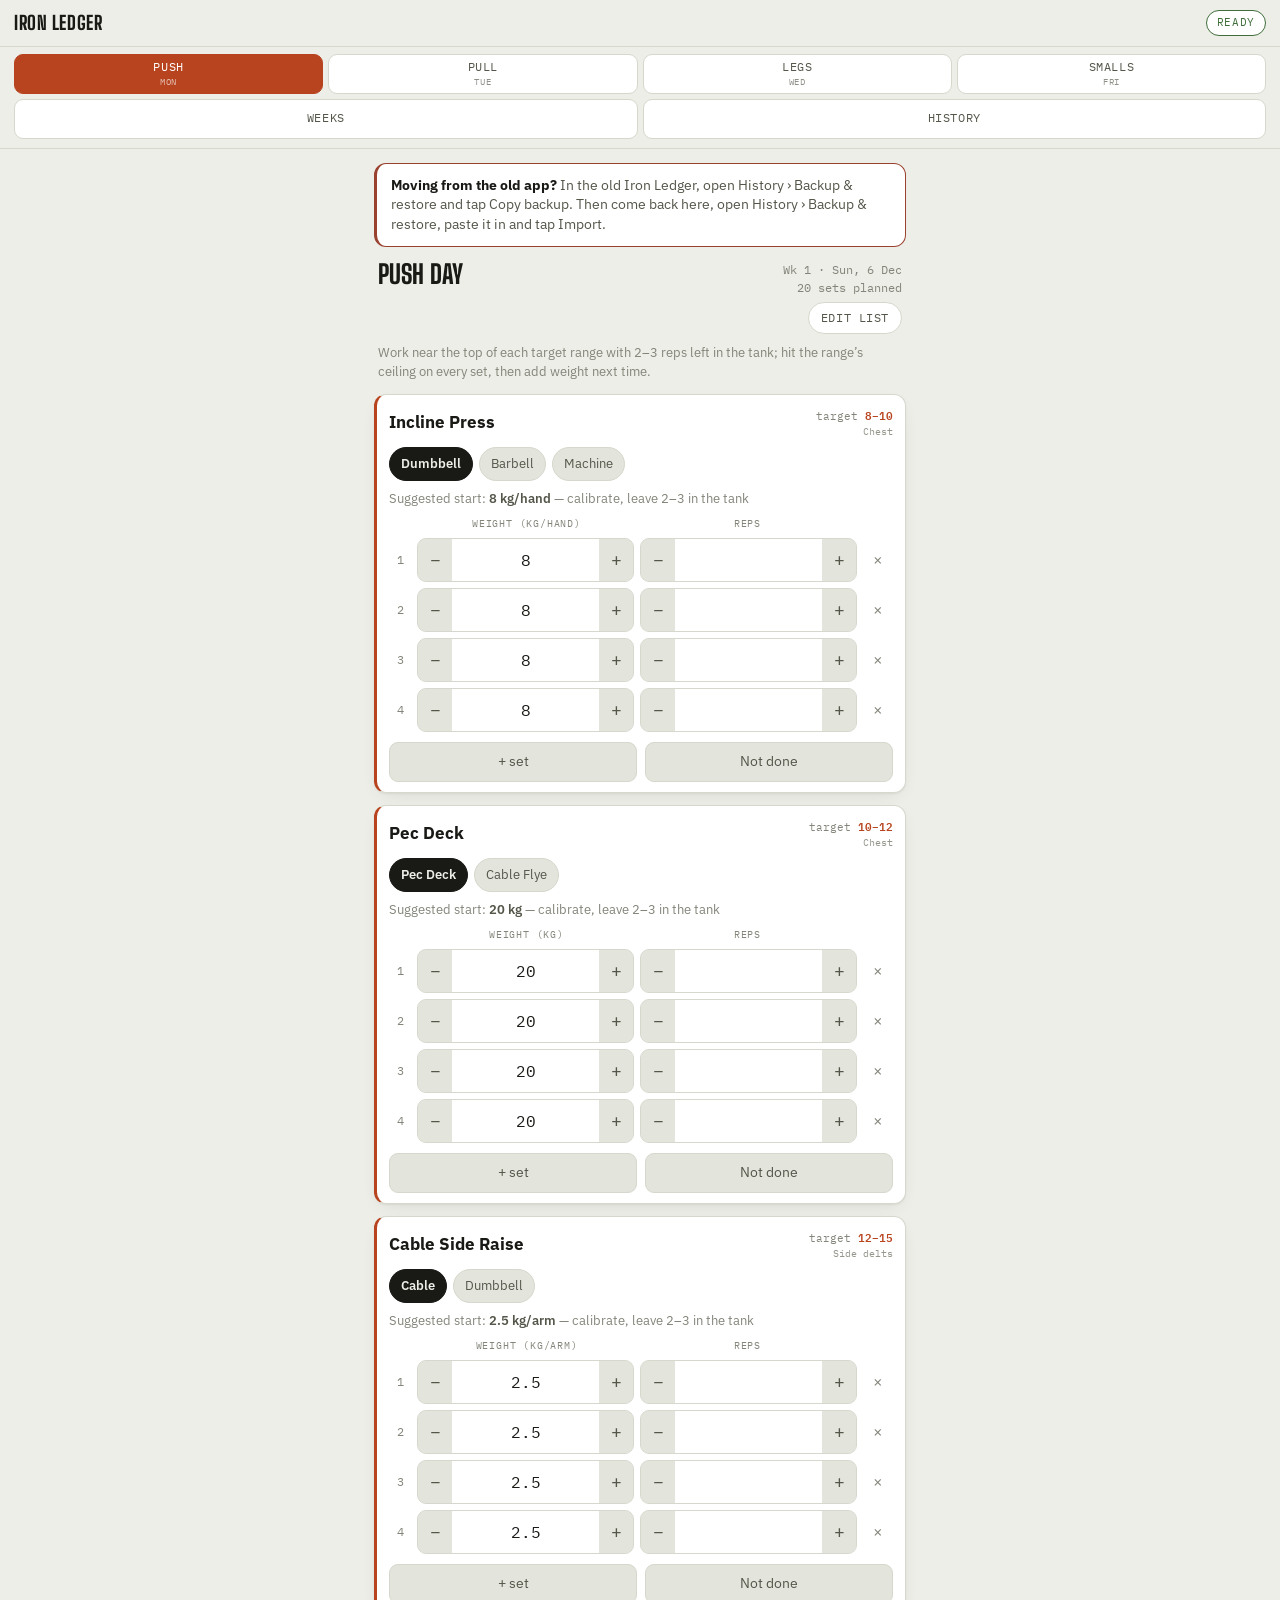
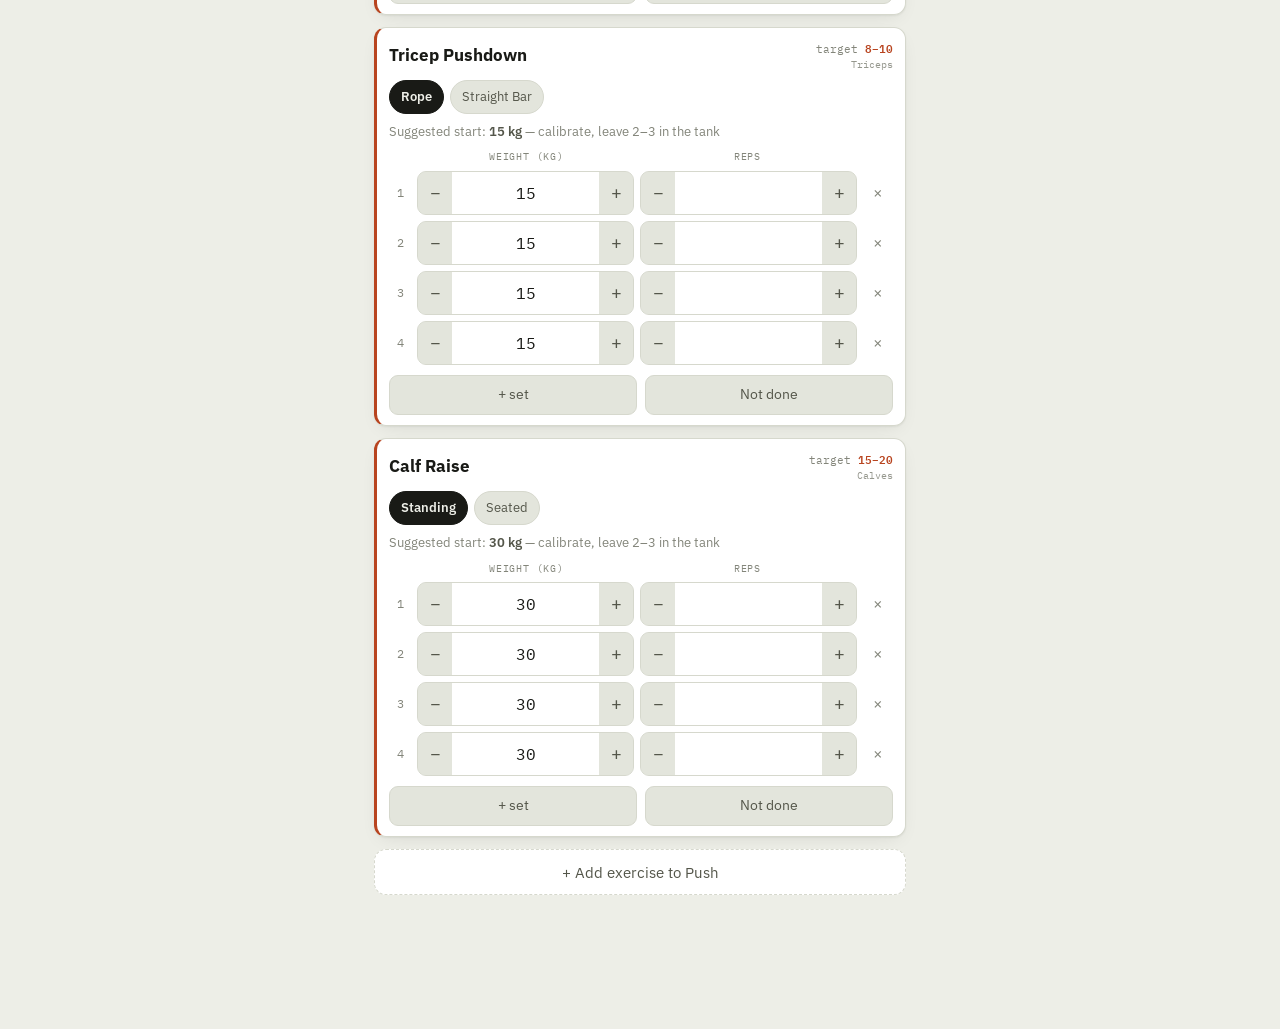
==== index.html @ 2e6382f8 "Iron Ledger offline web app Co-Authored-By: Claude Opus 5.5 <noreply@anthropic.com> Claude-Session: " ====
<!doctype html>
<html lang="en">
<head>
<!--HEAD-->
<meta charset="utf-8">
<title>Iron Ledger</title>
<meta name="viewport" content="width=device-width, initial-scale=1, viewport-fit=cover">

<link rel="stylesheet" href="fonts/fonts.css">
<link rel="manifest" href="manifest.webmanifest">
<meta name="theme-color" content="#EDEEE7">
<meta name="apple-mobile-web-app-capable" content="yes">
<meta name="mobile-web-app-capable" content="yes">
<meta name="apple-mobile-web-app-status-bar-style" content="default">
<meta name="apple-mobile-web-app-title" content="Iron Ledger">
<link rel="apple-touch-icon" href="icon-180.png">
<link rel="icon" href="icon-192.png">

<style>
  :root {
    --bg: #EDEEE7;
    --surface: #FFFFFF;
    --surface-alt: #E3E5DC;
    --ink: #191A16;
    --ink-soft: #54564A;
    --ink-faint: #83857A;
    --line: #D6D8CD;
    --accent: #B8441F;
    --accent-ink: #FFFFFF;
    --push: #B8441F;
    --pull: #2F5D62;
    --legs: #7A6323;
    --smalls: #5A4A72;
    --good: #3F6E3A;
    --bad: #9A4230;
    --shadow: 0 1px 2px rgba(25,26,22,0.06), 0 6px 20px -8px rgba(25,26,22,0.12);
  }
  @media (prefers-color-scheme: dark) {
    :root:not([data-theme="light"]) {
      --bg:#161713; --surface:#1E201A; --surface-alt:#262820;
      --ink:#ECEDE6; --ink-soft:#ABAD9F; --ink-faint:#7B7D70; --line:#34362C;
      --accent:#E2703E; --accent-ink:#16170F;
      --push:#E2703E; --pull:#5CB4B9; --legs:#C7A94E; --smalls:#A992CE;
      --good:#7CB876; --bad:#E08A72;
      --shadow: 0 1px 2px rgba(0,0,0,0.3), 0 10px 30px -10px rgba(0,0,0,0.5);
    }
  }
  :root[data-theme="dark"] {
    --bg:#161713; --surface:#1E201A; --surface-alt:#262820;
    --ink:#ECEDE6; --ink-soft:#ABAD9F; --ink-faint:#7B7D70; --line:#34362C;
    --accent:#E2703E; --accent-ink:#16170F;
    --push:#E2703E; --pull:#5CB4B9; --legs:#C7A94E; --smalls:#A992CE;
    --good:#7CB876; --bad:#E08A72;
    --shadow: 0 1px 2px rgba(0,0,0,0.3), 0 10px 30px -10px rgba(0,0,0,0.5);
  }

  * { box-sizing: border-box; -webkit-tap-highlight-color: transparent; }
  body {
    margin: 0; background: var(--bg); color: var(--ink);
    font-family: "IBM Plex Sans", -apple-system, "Segoe UI", sans-serif;
    font-size: 16px; line-height: 1.45; -webkit-font-smoothing: antialiased;
    padding-bottom: 92px;
  }
  @media (prefers-reduced-motion: reduce) { * { animation-duration:.001ms!important; transition-duration:.001ms!important; } }

  button { font: inherit; color: inherit; background: none; border: none; padding: 0; cursor: pointer; }
  button:focus-visible, input:focus-visible, select:focus-visible, textarea:focus-visible { outline: 2px solid var(--accent); outline-offset: 2px; border-radius: 4px; }
  .mono { font-family: "IBM Plex Mono", ui-monospace, monospace; font-variant-numeric: tabular-nums; }

  header.top {
    position: sticky; top: 0; z-index: 30;
    display: flex; align-items: center; justify-content: space-between; gap: 10px;
    padding: 9px 14px; background: var(--bg); border-bottom: 1px solid var(--line);
  }
  .brand { font-family: "Big Shoulders Display", "Arial Narrow", sans-serif; text-transform: uppercase; font-weight: 800; font-size: 19px; letter-spacing: .03em; }
  #pill {
    font-family: "IBM Plex Mono", monospace; font-size: 11px; letter-spacing: .06em; text-transform: uppercase;
    padding: 4px 10px; border-radius: 999px; border: 1px solid var(--line); color: var(--ink-faint); background: var(--surface);
  }
  #pill.dirty { color: var(--accent-ink); background: var(--accent); border-color: var(--accent); }
  #pill.saved { color: var(--good); border-color: var(--good); }
  #pill.warn { color: var(--bad); border-color: var(--bad); }

  nav.tabs { position: sticky; top: 47px; z-index: 29; background: var(--bg); border-bottom: 1px solid var(--line); padding: 7px 14px 9px; }
  .tabrow { display: flex; gap: 5px; }
  .tabrow + .tabrow { margin-top: 5px; }
  nav.tabs button {
    flex: 1; min-height: 40px; border-radius: 9px; border: 1px solid var(--line); background: var(--surface);
    font-family: "IBM Plex Mono", monospace; font-size: 11.5px; letter-spacing: .05em; text-transform: uppercase; color: var(--ink-soft);
  }
  nav.tabs button[data-tab="push"].on   { background: var(--push);   border-color: var(--push);   color: var(--accent-ink); }
  nav.tabs button[data-tab="pull"].on   { background: var(--pull);   border-color: var(--pull);   color: var(--accent-ink); }
  nav.tabs button[data-tab="legs"].on   { background: var(--legs);   border-color: var(--legs);   color: var(--accent-ink); }
  nav.tabs button[data-tab="smalls"].on { background: var(--smalls); border-color: var(--smalls); color: var(--accent-ink); }
  nav.tabs button[data-tab="weeks"].on, nav.tabs button[data-tab="hist"].on { background: var(--ink); border-color: var(--ink); color: var(--bg); }
  .tabrow .wd { display: block; font-size: 9px; opacity: .65; letter-spacing: .08em; }

  main { max-width: 560px; margin: 0 auto; padding: 14px 14px 30px; }

  #banner { display: none; margin: 0 0 12px; padding: 12px 14px; border-radius: 12px;
    border: 1px solid var(--bad); border-left: 3px solid var(--bad); background: var(--surface);
    font-size: 13.5px; color: var(--ink-soft); }
  #banner.show { display: block; }
  #banner b { color: var(--ink); }

  .dayline { display: flex; align-items: flex-start; justify-content: space-between; gap: 10px; padding: 2px 4px 10px; }
  .dayline .d { font-family: "Big Shoulders Display", sans-serif; text-transform: uppercase; font-weight: 800; font-size: 26px; line-height: 1; }
  .dayline .rt { text-align: right; }
  .dayline .wk { display: block; font-family: "IBM Plex Mono", monospace; font-size: 12px; color: var(--ink-faint); }
  .editbtn { margin-top: 6px; min-height: 32px; padding: 0 12px; border-radius: 999px;
    border: 1px solid var(--line); background: var(--surface); color: var(--ink-soft);
    font-family: "IBM Plex Mono", monospace; font-size: 11.5px; letter-spacing: .05em; text-transform: uppercase; }
  .editbtn.on { background: var(--ink); color: var(--bg); border-color: var(--ink); }
  .rirnote { font-size: 13px; color: var(--ink-faint); padding: 0 4px 12px; }
  .rirnote.edit { color: var(--ink-soft); }

  .card { background: var(--surface); border: 1px solid var(--line); border-left: 3px solid var(--line);
    border-radius: 12px; padding: 12px 12px 10px; margin: 0 0 12px; box-shadow: var(--shadow); }
  .card[data-hue="push"] { border-left-color: var(--push); }
  .card[data-hue="pull"] { border-left-color: var(--pull); }
  .card[data-hue="legs"] { border-left-color: var(--legs); }
  .card[data-hue="smalls"] { border-left-color: var(--smalls); }
  .card.skipped { opacity: .55; border-left-style: dashed; }

  .editbar { display: flex; align-items: center; gap: 6px; padding-bottom: 9px; margin-bottom: 8px; border-bottom: 1px dashed var(--line); }
  .iconbtn { width: 38px; min-height: 36px; border-radius: 8px; border: 1px solid var(--line); background: var(--surface-alt); color: var(--ink-soft); font-size: 15px; }
  .iconbtn:disabled { opacity: .35; }
  .editbar .spacer { flex: 1; }
  .rmex { min-height: 36px; padding: 0 13px; border-radius: 8px; border: 1px solid var(--bad); background: var(--surface); color: var(--bad); font-size: 13px; }
  .rmex.arm { background: var(--bad); color: var(--accent-ink); font-weight: 600; }
  .moverow { display: flex; align-items: center; gap: 5px; flex-wrap: wrap; padding-bottom: 9px; margin-bottom: 8px; border-bottom: 1px dashed var(--line); }
  .moverow .lbl { font-family: "IBM Plex Mono", monospace; font-size: 10px; letter-spacing: .08em; text-transform: uppercase; color: var(--ink-faint); margin-right: 2px; }
  .movechip { min-height: 32px; padding: 0 11px; border-radius: 999px; border: 1px solid var(--line); background: var(--surface-alt); color: var(--ink-soft); font-size: 12.5px; }
  .movechip.on { background: var(--ink); color: var(--bg); border-color: var(--ink); font-weight: 600; }

  .chead { display: flex; align-items: center; justify-content: space-between; gap: 8px; }
  .cname { font-weight: 700; font-size: 16.5px; }
  .target { font-family: "IBM Plex Mono", monospace; font-size: 11px; color: var(--ink-faint); white-space: nowrap; text-align: right; }
  .target b { color: var(--accent); font-weight: 600; }
  .target .mg { display: block; font-size: 10px; opacity: .85; }

  .vrow { display: flex; flex-wrap: wrap; gap: 6px; margin-top: 8px; }
  .vchip { font-size: 13px; padding: 6px 11px; min-height: 34px; border-radius: 999px; border: 1px solid var(--line); background: var(--surface-alt); color: var(--ink-soft); }
  .vchip.on { background: var(--ink); color: var(--bg); border-color: var(--ink); font-weight: 600; }

  .hint { font-size: 12.5px; color: var(--ink-faint); margin-top: 8px; }
  .hint b { color: var(--ink-soft); font-weight: 600; }

  .sethead { display: grid; grid-template-columns: 22px 1fr 1fr 30px; gap: 6px; margin-top: 10px; padding: 0 2px;
    font-family: "IBM Plex Mono", monospace; font-size: 10px; letter-spacing: .08em; text-transform: uppercase; color: var(--ink-faint); }
  .sethead span:nth-child(2), .sethead span:nth-child(3) { text-align: center; }
  .set { display: grid; grid-template-columns: 22px 1fr 1fr 30px; gap: 6px; align-items: center; margin-top: 6px; }
  .sn { font-family: "IBM Plex Mono", monospace; font-size: 12px; color: var(--ink-faint); text-align: center; }
  .grp { display: flex; align-items: stretch; border: 1px solid var(--line); border-radius: 9px; overflow: hidden; background: var(--surface-alt); }
  .grp button { width: 34px; min-height: 42px; font-size: 18px; color: var(--ink-soft); background: var(--surface-alt); flex: none; }
  .grp button:active { background: var(--line); }
  .grp input { width: 100%; min-width: 0; border: none; text-align: center; background: var(--surface);
    font-family: "IBM Plex Mono", monospace; font-size: 16px; color: var(--ink); padding: 0 2px; }
  .rmset { color: var(--ink-faint); font-size: 16px; min-height: 42px; }

  .cfoot { display: flex; gap: 8px; margin-top: 10px; }
  .addset, .skipbtn { flex: 1; min-height: 40px; border-radius: 9px; border: 1px solid var(--line); font-size: 13.5px; color: var(--ink-soft); background: var(--surface-alt); }
  .skipbtn.on { background: var(--bad); border-color: var(--bad); color: var(--accent-ink); }

  .addex { width: 100%; min-height: 46px; border-radius: 12px; border: 1px dashed var(--line); background: var(--surface); color: var(--ink-soft); font-size: 14.5px; margin-bottom: 12px; }
  .addform { background: var(--surface); border: 1px solid var(--accent); border-radius: 12px; padding: 14px; margin-bottom: 12px; box-shadow: var(--shadow); }
  .addform h4 { margin: 0 0 10px; font-family: "Big Shoulders Display", sans-serif; text-transform: uppercase; font-size: 20px; letter-spacing: .02em; }
  .fld { margin-top: 9px; }
  .fld label { display: block; font-family: "IBM Plex Mono", monospace; font-size: 10.5px; letter-spacing: .07em; text-transform: uppercase; color: var(--ink-faint); margin-bottom: 4px; }
  .fld input[type=text], .fld select { width: 100%; min-height: 44px; border: 1px solid var(--line); border-radius: 9px; background: var(--surface-alt); color: var(--ink); font-size: 16px; padding: 0 11px; }
  .f2 { display: grid; grid-template-columns: 1fr 1fr; gap: 9px; }
  .chkrow { display: flex; align-items: center; gap: 9px; margin-top: 12px; font-size: 13.5px; color: var(--ink-soft); }
  .chkrow input { width: 20px; height: 20px; accent-color: var(--accent); }
  .formfoot { display: flex; gap: 8px; margin-top: 14px; }
  .formfoot button { flex: 1; min-height: 44px; border-radius: 9px; font-size: 14.5px; border: 1px solid var(--line); background: var(--surface-alt); color: var(--ink-soft); }
  .formfoot button.primary { background: var(--accent); border-color: var(--accent); color: var(--accent-ink); font-weight: 600; }

  .removed { border: 1px dashed var(--line); border-radius: 12px; padding: 12px; margin-bottom: 12px; background: var(--surface); }
  .rmhead { font-family: "IBM Plex Mono", monospace; font-size: 10.5px; letter-spacing: .09em; text-transform: uppercase; color: var(--ink-faint); margin-bottom: 4px; }
  .rmrow { display: flex; align-items: center; gap: 8px; padding: 9px 0; border-top: 1px solid var(--line); font-size: 14px; }
  .rmrow:first-of-type { border-top: none; }
  .rmrow span { flex: 1; color: var(--ink-soft); }
  .rmrow button { min-height: 34px; padding: 0 11px; border-radius: 8px; border: 1px solid var(--line); background: var(--surface-alt); font-size: 12.5px; color: var(--ink-soft); }
  .rmrow button.del { border-color: var(--bad); color: var(--bad); }
  .rmrow button.del.arm { background: var(--bad); color: var(--accent-ink); font-weight: 600; }

  /* Weeks */
  .weeknav { display: flex; align-items: center; gap: 8px; margin-bottom: 14px; }
  .weeknav button { width: 46px; min-height: 42px; border-radius: 10px; border: 1px solid var(--line); background: var(--surface); font-size: 17px; color: var(--ink-soft); }
  .weeknav button:disabled { opacity: .3; }
  .weeknav .wlabel { flex: 1; text-align: center; }
  .weeknav .wlabel b { display: block; font-family: "Big Shoulders Display", sans-serif; text-transform: uppercase; font-size: 21px; }
  .weeknav .wlabel span { font-family: "IBM Plex Mono", monospace; font-size: 11.5px; color: var(--ink-faint); }

  .volblock { background: var(--surface); border: 1px solid var(--line); border-radius: 12px; padding: 12px 12px 6px; margin-bottom: 12px; }
  .volhead { display: flex; justify-content: space-between; align-items: baseline; font-family: "IBM Plex Mono", monospace; font-size: 10.5px; letter-spacing: .08em; text-transform: uppercase; color: var(--ink-faint); margin-bottom: 8px; }
  .vrowm { margin-bottom: 9px; }
  .vtop { display: flex; justify-content: space-between; align-items: baseline; font-size: 13.5px; }
  .vtop .mn { color: var(--ink); }
  .vtop .vn { font-family: "IBM Plex Mono", monospace; font-size: 12.5px; color: var(--ink-soft); }
  .vtop .vn i { font-style: normal; color: var(--ink-faint); }
  .bar { position: relative; height: 7px; border-radius: 4px; background: var(--surface-alt); margin-top: 4px; overflow: hidden; }
  .bar i { position: absolute; left: 0; top: 0; bottom: 0; border-radius: 4px; background: var(--accent); }
  .bar i.full { background: var(--good); }
  .vnone { color: var(--ink-faint); font-size: 13px; }

  .hblock { background: var(--surface); border: 1px solid var(--line); border-radius: 12px; padding: 12px; margin-bottom: 12px; }
  .hblock h3 { margin: 0 0 4px; font-size: 15px; font-weight: 700; }
  .hblock h3 em { font-style: normal; font-family: "IBM Plex Mono", monospace; font-size: 10.5px; letter-spacing: .07em; text-transform: uppercase; color: var(--ink-faint); margin-left: 6px; }
  .hrow { display: flex; align-items: baseline; gap: 8px; padding: 7px 0; border-top: 1px solid var(--line); font-size: 13.5px; }
  .hrow:first-of-type { border-top: none; }
  .hdate { font-family: "IBM Plex Mono", monospace; font-size: 11.5px; color: var(--ink-faint); white-space: nowrap; }
  .hsets { flex: 1; font-family: "IBM Plex Mono", monospace; font-size: 13px; color: var(--ink-soft); overflow-wrap: anywhere; }
  .hvar { color: var(--ink-faint); font-size: 11.5px; }
  .delta { font-family: "IBM Plex Mono", monospace; font-size: 11.5px; white-space: nowrap; }
  .delta.up { color: var(--good); } .delta.dn { color: var(--bad); } .delta.eq { color: var(--ink-faint); }
  .hnone { color: var(--ink-faint); font-size: 13px; }
  .hskip { flex: 1; color: var(--bad); font-size: 12.5px; font-family: "IBM Plex Mono", monospace; }
  .hdel { color: var(--ink-faint); font-size: 12px; }
  .hdel.arm { color: var(--bad); font-weight: 600; }
  .hchips { display: flex; gap: 5px; margin: 2px 0 14px; flex-wrap: wrap; }
  .hchips button { flex: 1; min-width: 70px; min-height: 38px; border-radius: 999px; border: 1px solid var(--line); background: var(--surface);
    font-family: "IBM Plex Mono", monospace; font-size: 11.5px; text-transform: uppercase; letter-spacing: .04em; color: var(--ink-soft); }
  .hchips button.on { background: var(--ink); border-color: var(--ink); color: var(--bg); }

  details.panel { margin-top: 14px; border: 1px solid var(--line); border-radius: 12px; background: var(--surface); padding: 10px 12px; }
  details.panel summary { font-size: 13.5px; color: var(--ink-soft); cursor: pointer; }
  details.panel textarea { width: 100%; height: 90px; margin-top: 10px; border: 1px solid var(--line); border-radius: 8px;
    background: var(--surface-alt); color: var(--ink); font-family: "IBM Plex Mono", monospace; font-size: 11px; padding: 8px; }
  .bkrow { display: flex; gap: 8px; margin-top: 8px; }
  .bkrow button { flex: 1; min-height: 38px; border: 1px solid var(--line); border-radius: 8px; background: var(--surface-alt); font-size: 13px; color: var(--ink-soft); }
  .diag { margin-top: 10px; font-family: "IBM Plex Mono", monospace; font-size: 11.5px; color: var(--ink-soft); }
  .diag div { padding: 3px 0; border-top: 1px solid var(--line); }
  .diag div:first-child { border-top: none; }
  .diag .ok { color: var(--good); } .diag .no { color: var(--bad); }

  #savebar { position: fixed; left: 0; right: 0; bottom: 0; z-index: 40;
    padding: 10px 14px calc(12px + env(safe-area-inset-bottom));
    background: var(--bg); border-top: 1px solid var(--line); display: none; }
  #savebar.show { display: block; }
  #savebtn { width: 100%; max-width: 532px; margin: 0 auto; display: block; min-height: 50px;
    background: var(--accent); color: var(--accent-ink); border-radius: 12px; font-weight: 700; font-size: 16px; letter-spacing: .02em; }
  #savebtn:disabled { opacity: .6; }

  #toast { position: fixed; left: 50%; transform: translateX(-50%); bottom: 84px; z-index: 50;
    background: var(--ink); color: var(--bg); font-size: 13.5px; padding: 9px 16px; border-radius: 999px;
    opacity: 0; pointer-events: none; transition: opacity .2s ease; max-width: 88vw; text-align: center; }
  #toast.show { opacity: 1; }

  .bkfile { display:inline-flex; align-items:center; cursor:pointer; }
  .note { font-size: 12.5px; color: var(--ink-faint); padding: 4px; }
</style>
<!--/HEAD-->
</head>
<body>
<!--BODY-->
<script id="seed" type="application/json"></script>
<script id="tmpl" type="text/plain"></script>

<header class="top">
  <span class="brand">Iron Ledger</span>
  <span id="pill" class="mono">…</span>
</header>

<nav class="tabs" id="tabs">
  <div class="tabrow">
    <button data-tab="push">Push<span class="wd">Mon</span></button>
    <button data-tab="pull">Pull<span class="wd">Tue</span></button>
    <button data-tab="legs">Legs<span class="wd">Wed</span></button>
    <button data-tab="smalls">Smalls<span class="wd">Fri</span></button>
  </div>
  <div class="tabrow">
    <button data-tab="weeks">Weeks</button>
    <button data-tab="hist">History</button>
  </div>
</nav>

<main>
  <div id="banner"></div>
  <div id="view" aria-live="polite"></div>
</main>

<div id="savebar"><button id="savebtn">Save session</button></div>
<div id="toast" role="status"></div>

<script>
'use strict';

/* ---------- Muscle groups ---------- */
const MUSCLES = ['Chest','Side delts','Rear delts','Triceps','Biceps','Lats','Upper back',
                 'Traps','Forearms','Quads','Glutes','Hamstrings','Calves','Abs','Lower back'];

/* ---------- Built-in program (Version 2) ---------- */
const PROGRAM = {
  push: { label:'Push', wd:'Mon', items:[
    { k:'incline',   n:'Incline Press',        m:'Chest',      t:'8–10', s:4, vars:[
      { id:'db', n:'Dumbbell', w:8, u:'kg/hand' }, { id:'bb', n:'Barbell', w:25, u:'kg' }, { id:'mach', n:'Machine', w:20, u:'kg' } ] },
    { k:'pecdeck',   n:'Pec Deck',             m:'Chest',      t:'10–12', s:4, vars:[
      { id:'pec', n:'Pec Deck', w:20, u:'kg' }, { id:'cable', n:'Cable Flye', w:5, u:'kg/side' } ] },
    { k:'sideraise', n:'Cable Side Raise',     m:'Side delts', t:'12–15', s:4, vars:[
      { id:'cable', n:'Cable', w:2.5, u:'kg/arm' }, { id:'db', n:'Dumbbell', w:5, u:'kg/hand' } ] },
    { k:'pushdown',  n:'Tricep Pushdown',      m:'Triceps',    t:'8–10', s:4, vars:[
      { id:'rope', n:'Rope', w:15, u:'kg' }, { id:'bar', n:'Straight Bar', w:15, u:'kg' } ] },
    { k:'calves_a',  n:'Calf Raise',           m:'Calves',     t:'15–20', s:4, vars:[
      { id:'std', n:'Standing', w:30, u:'kg' }, { id:'seat', n:'Seated', w:20, u:'kg' } ] },
  ]},
  pull: { label:'Pull', wd:'Tue', items:[
    { k:'pulldown',  n:'Pulldown',             m:'Lats',       t:'8–10', s:8, vars:[
      { id:'lat', n:'Lat Pulldown', w:30, u:'kg' },
      { id:'close', n:'Close-Grip', w:30, u:'kg' },
      { id:'pullover', n:'Straight-Arm Pullover', w:15, u:'kg' } ] },
    { k:'row',       n:'Row',                  m:'Upper back', t:'8–10', s:8, vars:[
      { id:'cable', n:'Cable Row', w:30, u:'kg' }, { id:'chest', n:'Chest-Supported', w:20, u:'kg' } ] },
    { k:'facepull',  n:'Face Pull',            m:'Rear delts', t:'12–15', s:4, vars:[
      { id:'cable', n:'Cable Rope', w:10, u:'kg' } ] },
    { k:'curl',      n:'Bicep Curl',           m:'Biceps',     t:'8–10', s:4, vars:[
      { id:'ez', n:'EZ Bar', w:12, u:'kg total' }, { id:'db', n:'Dumbbell', w:7, u:'kg/hand' }, { id:'cable', n:'Cable', w:15, u:'kg' } ] },
  ]},
  legs: { label:'Legs', wd:'Wed', items:[
    { k:'hacksquat', n:'Hack Squat',           m:'Quads',      t:'12–15', s:6, vars:[
      { id:'hack', n:'Hack Squat', w:20, u:'kg' }, { id:'press', n:'Leg Press', w:40, u:'kg' } ] },
    { k:'hipthrust', n:'Hip Thrust',           m:'Glutes',     t:'12–15', s:6, vars:[
      { id:'bb', n:'Barbell', w:30, u:'kg' }, { id:'mach', n:'Machine', w:30, u:'kg' } ] },
    { k:'hamcurl',   n:'Hamstring Curl',       m:'Hamstrings', t:'12–15', s:6, vars:[
      { id:'lying', n:'Lying', w:25, u:'kg' }, { id:'seated', n:'Seated', w:25, u:'kg' } ] },
  ]},
  smalls: { label:'Smalls', wd:'Fri', items:[
    { k:'sideraise_b', n:'Cable Side Raise',   m:'Side delts', t:'12–15', s:4, vars:[
      { id:'cable', n:'Cable', w:2.5, u:'kg/arm' }, { id:'mach', n:'Machine', w:10, u:'kg' } ] },
    { k:'reardelt',    n:'Rear Delt Flye',     m:'Rear delts', t:'12–15', s:4, vars:[
      { id:'mach', n:'Machine', w:15, u:'kg' }, { id:'db', n:'Dumbbell', w:5, u:'kg/hand' } ] },
    { k:'ohext',       n:'Overhead Cable Extension', m:'Triceps', t:'10–12', s:4, vars:[
      { id:'rope', n:'Rope', w:10, u:'kg' }, { id:'ez', n:'EZ Bar', w:12, u:'kg' } ] },
    { k:'inclinecurl', n:'Incline DB Curl',    m:'Biceps',     t:'10–12', s:4, vars:[
      { id:'db', n:'Dumbbell', w:6, u:'kg/hand' } ] },
    { k:'shrug',       n:'DB Shrug',           m:'Traps',      t:'12–15', s:4, vars:[
      { id:'db', n:'Dumbbell', w:16, u:'kg/hand' }, { id:'bb', n:'Barbell', w:40, u:'kg' } ] },
    { k:'wristcurl',   n:'Wrist Curl',         m:'Forearms',   t:'12–15', s:4, vars:[
      { id:'db', n:'Dumbbell', w:4, u:'kg/hand' }, { id:'bb', n:'Barbell', w:10, u:'kg' } ] },
    { k:'revwrist',    n:'Reverse Wrist Curl', m:'Forearms',   t:'12–15', s:4, vars:[
      { id:'db', n:'Dumbbell', w:2.5, u:'kg/hand' }, { id:'bb', n:'Barbell', w:6, u:'kg' } ] },
    { k:'calves_b',    n:'Calf Raise',         m:'Calves',     t:'15–20', s:4, vars:[
      { id:'seat', n:'Seated', w:20, u:'kg' }, { id:'std', n:'Standing', w:30, u:'kg' } ] },
    { k:'crunch',      n:'Cable Crunch',       m:'Abs',        t:'12–15', s:4, vars:[
      { id:'cable', n:'Cable', w:15, u:'kg' } ] },
    { k:'backext',     n:'45° Back Extension', m:'Lower back', t:'12–15', s:4, vars:[
      { id:'bw', n:'Bodyweight', w:0, u:'kg added', bw:true }, { id:'plate', n:'Holding Plate', w:5, u:'kg added', bw:true } ] },
  ]},
};
const DAYS = ['push','pull','legs','smalls'];
const WEEKDAY_TAB = { 1:'push', 2:'pull', 3:'legs', 5:'smalls' };

/* ---------- State ---------- */
const LSKEY = 'ironledger.v1';
const TABKEY = 'ironledger.tab';
let state = blankState();
let dirty = false;
let cloud = undefined;
let lastErr = '';
let lsOK = null;
let tab = 'push';
let histDay = 'push';
let weekOffset = 0;          // 0 = current week, -1 = last week …
let editing = false;
let adding = false;
let lastSaveAt = 0;

const artP = Promise.resolve(null);   /* offline build: device storage only */
let swOK = null;

function blankState(){
  return { v:3, savedAt:0, metaU:0, sessions:{}, custom:[], hidden:[], purged:[], dayOf:{},
           order:{push:[],pull:[],legs:[],smalls:[]} };
}
function normalize(s){
  if (!s || typeof s !== 'object') return blankState();
  if (!s.sessions || typeof s.sessions !== 'object') s.sessions = {};
  // migrate v2 (per-day custom/hidden objects) -> v3 (flat arrays)
  if (s.custom && !Array.isArray(s.custom)){
    const flat = [];
    DAYS.forEach(function(d){ (s.custom[d] || []).forEach(function(it){ it.nday = d; flat.push(it); }); });
    s.custom = flat;
  }
  if (s.hidden && !Array.isArray(s.hidden)){
    const flat = [];
    DAYS.forEach(function(d){ (s.hidden[d] || []).forEach(function(k){ flat.push(k); }); });
    s.hidden = flat;
  }
  if (!Array.isArray(s.custom)) s.custom = [];
  if (!Array.isArray(s.hidden)) s.hidden = [];
  if (!Array.isArray(s.purged)) s.purged = [];
  if (!s.dayOf || typeof s.dayOf !== 'object') s.dayOf = {};
  if (!s.order || typeof s.order !== 'object') s.order = {};
  DAYS.forEach(function(d){ if (!Array.isArray(s.order[d])) s.order[d] = []; });
  s.custom.forEach(function(it){
    if (!it.m) it.m = 'Other';
    if (!it.nday || DAYS.indexOf(it.nday) < 0) it.nday = 'smalls';
  });
  if (typeof s.metaU !== 'number') s.metaU = 0;
  if (typeof s.savedAt !== 'number') s.savedAt = 0;
  s.v = 3;
  return s;
}

/* ---------- Self-rebuilding document ---------- */
const B64 = (document.getElementById('tmpl').textContent || '').trim();
const MARK_T = '__' + 'TMPL_B64__';
const MARK_S = '__' + 'SEED_JSON__';
function templateSource(){
  if (!B64 || B64.indexOf('__TMPL') === 0) return null;
  try {
    const bin = atob(B64);
    const bytes = new Uint8Array(bin.length);
    for (let i=0;i<bin.length;i++) bytes[i] = bin.charCodeAt(i);
    return new TextDecoder('utf-8').decode(bytes);
  } catch(e){ return null; }
}
function buildDoc(){
  const T = templateSource();
  if (!T) return null;
  if (T.indexOf(MARK_T) < 0 || T.indexOf(MARK_S) < 0) return null;
  const json = JSON.stringify(state).replace(/</g, '\\u003c');
  const out = T.replace(MARK_T, function(){ return B64; }).replace(MARK_S, function(){ return json; });
  if (out.indexOf('<!doctype') !== 0 && out.indexOf('<!DOCTYPE') !== 0) return null;
  return out;
}

/* ---------- Storage ---------- */
function testLS(){
  try {
    localStorage.setItem(LSKEY+'.probe','1');
    const v = localStorage.getItem(LSKEY+'.probe');
    localStorage.removeItem(LSKEY+'.probe');
    return v === '1';
  } catch(e){ return false; }
}
function readLocal(){ try { const s = localStorage.getItem(LSKEY); return s ? JSON.parse(s) : null; } catch(e){ return null; } }
function persistLocal(){ try { localStorage.setItem(LSKEY, JSON.stringify({ state:state, dirty:dirty })); } catch(e){ lsOK = false; } }
function rememberTab(){
  try { sessionStorage.setItem(TABKEY, tab); } catch(e){}
  try { localStorage.setItem(TABKEY, tab); } catch(e){}
}
function initialTab(){
  try { const t = sessionStorage.getItem(TABKEY); if (t) return t; } catch(e){}
  const byDay = WEEKDAY_TAB[new Date().getDay()];
  if (byDay) return byDay;
  try { const t = localStorage.getItem(TABKEY); if (t) return t; } catch(e){}
  return 'push';
}
function readSeed(){
  const el = document.getElementById('seed');
  const txt = (el && el.textContent || '').trim();
  if (!txt || txt.indexOf('__SEED') === 0) return null;
  try { const o = JSON.parse(txt); return (o && o.sessions) ? o : null; } catch(e){ return null; }
}
function mergeStates(base0, other0){
  const base = normalize(base0 || blankState());
  if (!other0 || !other0.sessions) return base;
  const O = normalize(other0);
  for (const key in O.sessions){
    const cur = base.sessions[key];
    if (!cur || (O.sessions[key].u || 0) > (cur.u || 0)) base.sessions[key] = O.sessions[key];
  }
  if ((O.metaU || 0) > (base.metaU || 0)){
    base.custom = O.custom; base.hidden = O.hidden; base.purged = O.purged;
    base.dayOf = O.dayOf; base.order = O.order; base.metaU = O.metaU;
  }
  if ((O.savedAt || 0) > (base.savedAt || 0)) base.savedAt = O.savedAt;
  return base;
}
function computeDirty(){
  const sa = state.savedAt || 0;
  if ((state.metaU || 0) > sa) return true;
  for (const key in state.sessions){
    if ((state.sessions[key].u || 0) > sa && sessionHasContent(state.sessions[key])) return true;
  }
  return false;
}
function sessionHasContent(sess){
  for (const k in sess.ex){
    const e = sess.ex[k];
    if (e.skip) return true;
    if (e.sets && e.sets.some(function(s){ return s.r != null; })) return true;
  }
  return false;
}
function markMeta(){ state.metaU = Date.now(); dirty = true; persistLocal(); }

/* ---------- Item lookup ---------- */
function everyItem(){
  const out = [];
  DAYS.forEach(function(d){ PROGRAM[d].items.forEach(function(it){ out.push(it); }); });
  state.custom.forEach(function(it){ out.push(it); });
  return out;
}
function nativeDay(k){
  for (let i=0;i<DAYS.length;i++){
    const items = PROGRAM[DAYS[i]].items;
    for (let j=0;j<items.length;j++) if (items[j].k === k) return DAYS[i];
  }
  for (let i=0;i<state.custom.length;i++) if (state.custom[i].k === k) return state.custom[i].nday;
  return 'smalls';
}
function dayFor(k){ const d = state.dayOf[k]; return (d && DAYS.indexOf(d) >= 0) ? d : nativeDay(k); }
function itemByKey(k){
  const all = everyItem();
  for (let i=0;i<all.length;i++) if (all[i].k === k) return all[i];
  return null;
}
function isHidden(k){ return state.hidden.indexOf(k) >= 0; }
function isPurged(k){ return state.purged.indexOf(k) >= 0; }
function orderItems(day, list){
  const ord = state.order[day] || [];
  if (!ord.length) return list;
  return list.slice().sort(function(a,b){
    let ia = ord.indexOf(a.k), ib = ord.indexOf(b.k);
    if (ia < 0) ia = 1000 + list.indexOf(a);
    if (ib < 0) ib = 1000 + list.indexOf(b);
    return ia - ib;
  });
}
function dayItems(day){
  return orderItems(day, everyItem().filter(function(it){
    return dayFor(it.k) === day && !isHidden(it.k) && !isPurged(it.k);
  }));
}
function hiddenItems(day){
  return everyItem().filter(function(it){ return dayFor(it.k) === day && isHidden(it.k) && !isPurged(it.k); });
}

/* ---------- Dates & weeks ---------- */
function pad(n){ return String(n).padStart(2,'0'); }
function isoOf(d){ return d.getFullYear()+'-'+pad(d.getMonth()+1)+'-'+pad(d.getDate()); }
function todayKey(){ return isoOf(new Date()); }
function fmtDate(iso){
  return new Date(iso+'T12:00:00').toLocaleDateString('en-GB', { weekday:'short', day:'numeric', month:'short' });
}
function fmtShort(iso){
  return new Date(iso+'T12:00:00').toLocaleDateString('en-GB', { day:'numeric', month:'short' });
}
function weekStart(iso){                         // Monday-based
  const d = new Date(iso+'T12:00:00');
  d.setDate(d.getDate() - ((d.getDay()+6) % 7));
  return isoOf(d);
}
function shiftWeek(iso, n){
  const d = new Date(iso+'T12:00:00');
  d.setDate(d.getDate() + n*7);
  return isoOf(d);
}
function shiftDays(iso, n){
  const d = new Date(iso+'T12:00:00');
  d.setDate(d.getDate() + n);
  return isoOf(d);
}
function anchorWeek(){
  let min = null;
  for (const key in state.sessions){
    if (!sessionHasContent(state.sessions[key])) continue;
    const w = weekStart(state.sessions[key].date);
    if (!min || w < min) min = w;
  }
  return min;
}
function weekNo(iso){
  const a = anchorWeek() || weekStart(iso);
  const ms = new Date(weekStart(iso)+'T12:00:00') - new Date(a+'T12:00:00');
  return Math.round(ms / 604800000) + 1;
}

/* ---------- Sessions ---------- */
function skey(day, date){ return day + '|' + date; }
function curSession(day){
  const key = skey(day, todayKey());
  if (!state.sessions[key]) state.sessions[key] = { day:day, date:todayKey(), u:0, ex:{} };
  return state.sessions[key];
}
function allSessionsSorted(){
  const out = [];
  for (const key in state.sessions){
    const s = state.sessions[key];
    if (sessionHasContent(s)) out.push(s);
  }
  out.sort(function(a,b){ return a.date < b.date ? 1 : (a.date > b.date ? -1 : 0); });
  return out;
}
function prevEntry(exKey, beforeDate, variantId){    // searches every day, so moves keep history
  const list = allSessionsSorted();
  for (let i=0;i<list.length;i++){
    const s = list[i];
    if (s.date >= beforeDate) continue;
    const e = s.ex[exKey];
    if (!e || e.skip) continue;
    if (variantId && e.v !== variantId) continue;
    const logged = (e.sets||[]).filter(function(x){ return x.r != null; });
    if (logged.length) return { date:s.date, v:e.v, sets:logged };
  }
  return null;
}
function topW(sets){
  let m = null;
  sets.forEach(function(s){ if (s.r != null && s.w != null && (m===null || s.w > m)) m = s.w; });
  return m;
}

/* ---------- Volume ---------- */
function plannedByMuscle(){
  const out = {};
  DAYS.forEach(function(d){
    dayItems(d).forEach(function(it){ out[it.m] = (out[it.m] || 0) + (it.s || 0); });
  });
  return out;
}
function loggedByMuscle(wkStart){
  const wkEnd = shiftWeek(wkStart, 1);
  const out = {};
  for (const key in state.sessions){
    const s = state.sessions[key];
    if (s.date < wkStart || s.date >= wkEnd) continue;
    for (const k in s.ex){
      const e = s.ex[k];
      if (e.skip) continue;
      const n = (e.sets||[]).filter(function(x){ return x.r != null; }).length;
      if (!n) continue;
      const it = itemByKey(k);
      const m = it ? it.m : 'Other';
      out[m] = (out[m] || 0) + n;
    }
  }
  return out;
}

/* ---------- Format ---------- */
function esc(x){ return String(x).replace(/&/g,'&amp;').replace(/</g,'&lt;').replace(/>/g,'&gt;').replace(/"/g,'&quot;'); }
function fmtW(w, variant){
  if (w == null) return '?';
  if (variant && variant.bw) return w === 0 ? 'BW' : 'BW+' + w;
  return String(w);
}
function fmtSets(sets, variant){
  return sets.filter(function(s){ return s.r != null; })
    .map(function(s){ return fmtW(s.w, variant) + '×' + s.r; }).join(' · ');
}

/* ---------- Cards ---------- */
function findVar(item, id){
  for (let i=0;i<item.vars.length;i++) if (item.vars[i].id===id) return item.vars[i];
  return item.vars[0];
}
function chosenVariantId(day, item){
  const st = curSession(day).ex[item.k];
  if (st && st.v) return st.v;
  const prev = prevEntry(item.k, '9999', null);
  if (prev){ for (let i=0;i<item.vars.length;i++) if (item.vars[i].id === prev.v) return prev.v; }
  return item.vars[0].id;
}
function prefillRows(item, variant){
  const prev = prevEntry(item.k, todayKey(), variant.id);
  if (prev) return prev.sets.map(function(s){ return { w:s.w, r:null }; });
  const rows = [];
  for (let i=0;i<item.s;i++) rows.push({ w: variant.w, r:null });
  return rows;
}
function ensureEx(day, item){
  const sess = curSession(day);
  if (!sess.ex[item.k]){
    const vid = chosenVariantId(day, item);
    sess.ex[item.k] = { v:vid, skip:false, sets: prefillRows(item, findVar(item, vid)) };
  }
  return sess.ex[item.k];
}
function setRowHTML(row, i, total){
  const wv = row.w == null ? '' : row.w;
  const rv = row.r == null ? '' : row.r;
  return '<div class="set" data-i="'+i+'">'
    + '<span class="sn">'+(i+1)+'</span>'
    + '<div class="grp"><button type="button" data-act="wdec" aria-label="less weight">−</button>'
    + '<input class="win" type="text" inputmode="decimal" autocomplete="off" value="'+wv+'">'
    + '<button type="button" data-act="winc" aria-label="more weight">+</button></div>'
    + '<div class="grp"><button type="button" data-act="rdec" aria-label="fewer reps">−</button>'
    + '<input class="rin" type="text" inputmode="numeric" autocomplete="off" value="'+rv+'">'
    + '<button type="button" data-act="rinc" aria-label="more reps">+</button></div>'
    + (total > 1 ? '<button type="button" class="rmset" data-act="rmset" aria-label="remove set">×</button>' : '<span></span>')
    + '</div>';
}
function cardHTML(day, item, idx, total){
  const st = ensureEx(day, item);
  const variant = findVar(item, st.v);
  const target = variant.t || item.t;
  const prev = prevEntry(item.k, todayKey(), variant.id);
  let hint;
  if (prev){
    hint = 'Last (Wk'+weekNo(prev.date)+' · '+fmtDate(prev.date)+'): <b>'+esc(fmtSets(prev.sets, variant))+'</b>';
  } else {
    const sw = variant.bw && variant.w === 0 ? 'bodyweight' : variant.w + ' ' + variant.u;
    hint = 'Suggested start: <b>'+esc(sw)+'</b> — calibrate, leave 2–3 in the tank';
  }
  let head = '';
  if (editing){
    head = '<div class="editbar">'
      + '<button type="button" class="iconbtn" data-act="moveup" aria-label="move up"'+(idx===0?' disabled':'')+'>↑</button>'
      + '<button type="button" class="iconbtn" data-act="movedn" aria-label="move down"'+(idx===total-1?' disabled':'')+'>↓</button>'
      + '<span class="spacer"></span>'
      + '<button type="button" class="rmex" data-act="rmex">Remove</button></div>'
      + '<div class="moverow"><span class="lbl">Day</span>'
      + DAYS.map(function(d){
          return '<button type="button" class="movechip'+(d===day?' on':'')+'" data-act="moveday" data-md="'+d+'">'+PROGRAM[d].label+'</button>';
        }).join('')
      + '</div>';
  }
  let chips = '';
  if (item.vars.length > 1){
    chips = '<div class="vrow">' + item.vars.map(function(v){
      return '<button type="button" class="vchip'+(v.id===st.v?' on':'')+'" data-act="variant" data-vid="'+esc(v.id)+'">'+esc(v.n)+'</button>';
    }).join('') + '</div>';
  }
  let body;
  if (!st.skip){
    body = chips + '<div class="hint">'+hint+'</div>'
      + '<div class="sethead"><span></span><span>weight ('+esc(variant.u)+')</span><span>reps</span><span></span></div>'
      + st.sets.map(function(r,i){ return setRowHTML(r, i, st.sets.length); }).join('');
  } else {
    body = '<div class="hint">Marked not done for today — tap below to undo.</div>';
  }
  return '<div class="card'+(st.skip?' skipped':'')+'" data-hue="'+day+'" data-k="'+esc(item.k)+'">'
    + head
    + '<div class="chead"><span class="cname">'+esc(item.n)+'</span>'
    + '<span class="target">target <b>'+esc(target)+'</b><span class="mg">'+esc(item.m)+'</span></span></div>'
    + body
    + '<div class="cfoot">'
    + (st.skip ? '' : '<button type="button" class="addset" data-act="addset">+ set</button>')
    + '<button type="button" class="skipbtn'+(st.skip?' on':'')+'" data-act="skip">'+(st.skip?'Not done ✓':'Not done')+'</button>'
    + '</div></div>';
}
function addFormHTML(day){
  const defT = day === 'legs' ? '12–15' : '8–10';
  return '<div class="addform" id="addform">'
    + '<h4>New exercise · '+PROGRAM[day].label+'</h4>'
    + '<div class="fld"><label for="nf_n">Exercise name</label><input id="nf_n" type="text" autocomplete="off" placeholder="e.g. Machine Chest Press"></div>'
    + '<div class="fld"><label for="nf_m">Muscle group (for weekly totals)</label><select id="nf_m">'
      + MUSCLES.map(function(m){ return '<option value="'+esc(m)+'">'+esc(m)+'</option>'; }).join('')
      + '<option value="Other">Other</option></select></div>'
    + '<div class="f2">'
      + '<div class="fld"><label for="nf_t">Target reps</label><input id="nf_t" type="text" value="'+defT+'"></div>'
      + '<div class="fld"><label for="nf_s">Sets</label><input id="nf_s" type="text" inputmode="numeric" value="4"></div>'
    + '</div>'
    + '<div class="f2">'
      + '<div class="fld"><label for="nf_w">Start weight</label><input id="nf_w" type="text" inputmode="decimal" value="10"></div>'
      + '<div class="fld"><label for="nf_u">Unit label</label><input id="nf_u" type="text" value="kg"></div>'
    + '</div>'
    + '<label class="chkrow"><input id="nf_bw" type="checkbox"> Bodyweight move — weight means <em>added</em> load</label>'
    + '<div class="formfoot">'
      + '<button type="button" data-act="addcancel">Cancel</button>'
      + '<button type="button" class="primary" data-act="addsubmit">Add exercise</button>'
    + '</div></div>';
}
function removedHTML(day){
  const list = hiddenItems(day);
  if (!list.length) return '';
  return '<div class="removed"><div class="rmhead">Removed from '+PROGRAM[day].label+'</div>'
    + list.map(function(it){
        return '<div class="rmrow"><span>'+esc(it.n)+'</span>'
          + '<button type="button" data-act="restore" data-rk="'+esc(it.k)+'">Restore</button>'
          + '<button type="button" class="del" data-act="purge" data-rk="'+esc(it.k)+'">Delete</button></div>';
      }).join('') + '</div>';
}
function renderDay(day){
  const items = dayItems(day);
  const planned = items.reduce(function(a,it){ return a + (it.s||0); }, 0);
  let html = '<div class="dayline"><span class="d">'+PROGRAM[day].label+' Day</span>'
    + '<span class="rt"><span class="wk mono">Wk '+weekNo(todayKey())+' · '+fmtDate(todayKey())+'</span>'
    + '<span class="wk mono">'+planned+' sets planned</span>'
    + '<button type="button" class="editbtn'+(editing?' on':'')+'" data-act="edittoggle">'+(editing?'Done':'Edit list')+'</button></span></div>';
  html += editing
    ? '<div class="rirnote edit">Reorder with ↑↓, move an exercise to another day with the Day chips, or Remove it from this day. <b>Remove</b> keeps the history and can be undone; <b>Delete</b> (in the removed list) wipes the exercise and its logged sets for good.</div>'
    : '<div class="rirnote">Work near the top of each target range with 2–3 reps left in the tank; hit the range’s ceiling on every set, then add weight next time.</div>';
  if (!items.length) html += '<p class="hnone">No exercises on this day yet — add one below.</p>';
  items.forEach(function(it, i){ html += cardHTML(day, it, i, items.length); });
  html += adding ? addFormHTML(day)
                 : '<button type="button" class="addex" data-act="addopen">+ Add exercise to '+PROGRAM[day].label+'</button>';
  if (editing) html += removedHTML(day);
  document.getElementById('view').innerHTML = html;
  if (adding){ const el = document.getElementById('nf_n'); if (el) el.focus(); }
}

/* ---------- Weeks ---------- */
function weeksHTML(){
  const thisWeek = weekStart(todayKey());
  const wk = shiftWeek(thisWeek, weekOffset);
  const logged = loggedByMuscle(wk);
  const planned = plannedByMuscle();
  const wn = weekNo(wk);

  let html = '<div class="weeknav">'
    + '<button type="button" data-act="wprev" aria-label="previous week">◀</button>'
    + '<span class="wlabel"><b>'+(wn >= 1 ? 'Week '+wn : 'Earlier')+'</b>'
    + '<span>'+fmtShort(wk)+' – '+fmtShort(shiftDays(wk,6))+'</span></span>'
    + '<button type="button" data-act="wnext" aria-label="next week"'+(weekOffset < 0 ? '' : ' disabled')+'>▶</button>'
    + '</div>';

  const muscles = MUSCLES.concat(['Other']).filter(function(m){ return planned[m] || logged[m]; });
  let totalDone = 0, totalPlan = 0;
  muscles.forEach(function(m){ totalDone += (logged[m]||0); totalPlan += (planned[m]||0); });

  html += '<div class="volblock"><div class="volhead"><span>Sets by muscle group</span><span>'+totalDone+' / '+totalPlan+'</span></div>';
  if (!muscles.length){
    html += '<p class="vnone">Nothing planned or logged yet.</p>';
  } else {
    muscles.forEach(function(m){
      const done = logged[m] || 0, plan = planned[m] || 0;
      const pct = plan ? Math.min(100, Math.round(done/plan*100)) : (done ? 100 : 0);
      html += '<div class="vrowm"><div class="vtop"><span class="mn">'+esc(m)+'</span>'
        + '<span class="vn">'+done+' <i>/ '+plan+'</i></span></div>'
        + '<div class="bar"><i class="'+(plan && done>=plan ? 'full' : '')+'" style="width:'+pct+'%"></i></div></div>';
    });
  }
  html += '</div>';

  const wkEnd = shiftWeek(wk, 1);
  const sessions = allSessionsSorted().filter(function(s){ return s.date >= wk && s.date < wkEnd; })
                                      .sort(function(a,b){ return a.date < b.date ? -1 : 1; });
  if (!sessions.length){
    html += '<p class="hnone">No sessions logged this week.</p>';
  } else {
    sessions.forEach(function(sess){
      let rows = '';
      dayItems(sess.day).concat(everyItem().filter(function(it){ return sess.ex[it.k] && dayFor(it.k) !== sess.day; }))
        .forEach(function(item){
          const e = sess.ex[item.k];
          if (!e) return;
          const variant = findVar(item, e.v);
          if (e.skip){ rows += '<div class="hrow"><span class="hdate">'+esc(item.n)+'</span><span class="hskip">not done</span></div>'; return; }
          const logged2 = (e.sets||[]).filter(function(s){ return s.r != null; });
          if (!logged2.length) return;
          rows += '<div class="hrow"><span class="hdate">'+esc(item.n)+'</span>'
            + '<span class="hsets">'+esc(fmtSets(logged2, variant))+'</span></div>';
        });
      if (rows) html += '<div class="hblock"><h3>'+PROGRAM[sess.day].label+'<em>'+fmtDate(sess.date)+'</em></h3>'+rows+'</div>';
    });
  }
  document.getElementById('view').innerHTML = html;
}

/* ---------- History ---------- */
function diagHTML(){
  const y = function(b, t){ return '<span class="'+(b?'ok':'no')+'">'+(b?'yes':'no')+'</span>' + (t ? ' — '+esc(t) : ''); };
  return '<div class="diag">'
    + '<div>Works offline: ' + y(swOK === true, swOK === null ? 'still setting up — open once with signal' : (swOK ? '' : 'not supported in this browser')) + '</div>'
    + '<div>This phone’s storage: ' + y(lsOK !== false, lsOK === false ? 'blocked — open the link directly in Safari' : '') + '</div>'
    + '<div>Last saved: ' + (state.savedAt ? esc(new Date(state.savedAt).toLocaleString('en-GB')) : '<span class="no">never</span>') + '</div>'
    + (lastErr ? '<div>Last error: <span class="no">'+esc(lastErr)+'</span></div>' : '')
    + '</div>';
}
function historyHTML(){
  const day = histDay;
  let html = '<div class="hchips">' + DAYS.map(function(d){
    return '<button type="button" data-act="hday" data-hd="'+d+'" class="'+(d===day?'on':'')+'">'+PROGRAM[d].label+'</button>';
  }).join('') + '</div>';

  const items = everyItem().filter(function(it){ return dayFor(it.k) === day && !isPurged(it.k); });
  const sessions = allSessionsSorted();
  let any = '';
  orderItems(day, items).forEach(function(item){
    let rows = '';
    sessions.forEach(function(sess){
      const e = sess.ex[item.k];
      if (!e) return;
      const variant = findVar(item, e.v);
      const dateBit = '<span class="hdate">Wk'+weekNo(sess.date)+' · '+fmtDate(sess.date)+'</span>';
      const clearBtn = '<button type="button" class="hdel" data-act="hdel" data-hk="'+esc(skey(sess.day,sess.date))+'" data-ek="'+esc(item.k)+'">clear</button>';
      if (e.skip){ rows += '<div class="hrow">'+dateBit+'<span class="hskip">not done</span>'+clearBtn+'</div>'; return; }
      const logged = (e.sets||[]).filter(function(s){ return s.r != null; });
      if (!logged.length) return;
      const prevE = prevEntry(item.k, sess.date, e.v);
      let delta = '';
      if (prevE){
        const a = topW(logged), b = topW(prevE.sets);
        if (a != null && b != null){
          const d = Math.round((a-b)*100)/100;
          if (d > 0) delta = '<span class="delta up">▲ +'+d+'</span>';
          else if (d < 0) delta = '<span class="delta dn">▼ '+d+'</span>';
          else delta = '<span class="delta eq">=</span>';
        }
      }
      rows += '<div class="hrow">'+dateBit
        + '<span class="hsets">'+esc(fmtSets(logged, variant))
        + (item.vars.length>1 ? ' <span class="hvar">('+esc(variant.n)+')</span>' : '') + '</span>'
        + delta + clearBtn + '</div>';
    });
    if (rows) any += '<div class="hblock"><h3>'+esc(item.n)+(isHidden(item.k)?'<em>removed</em>':'')+'</h3>'+rows+'</div>';
  });
  html += any || '<p class="hnone">Nothing logged for '+PROGRAM[day].label+' yet — your first saved session lands here.</p>';

  html += '<details class="panel"><summary>Backup &amp; restore</summary>'
    + '<p class="note">Copy this somewhere safe (Notes, an email to yourself) — it is your whole log as text, and can be pasted back in below.</p>'
    + '<textarea id="bkout" readonly></textarea>'
    + '<div class="bkrow"><button type="button" data-act="bkcopy">Copy backup</button><button type="button" data-act="bkfile">Save backup file</button></div>'
    + '<textarea id="bkin" placeholder="Paste a backup here…"></textarea>'
    + '<div class="bkrow"><button type="button" data-act="bkimport">Import (replaces everything)</button><label class="bkfile">Load backup file<input type="file" id="bkfilein" accept=".json,.txt,application/json,text/plain" hidden></label></div>'
    + '</details>'
    + '<details class="panel"><summary>Where your data is stored</summary>' + diagHTML()
    + '<p class="note">Your log is stored on this phone only, inside the Home Screen app, and works with no signal. It does not sync to other devices. Every so often, use Save backup file above and keep the file in Files or iCloud Drive. If you delete the Home Screen icon, the log goes with it.</p><p class="note">App version 2026.11.16-1</p>'
    + '</details>';
  document.getElementById('view').innerHTML = html;
  const out = document.getElementById('bkout');
  if (out) out.value = JSON.stringify(state);
}

/* ---------- Shell ---------- */
function render(){
  document.querySelectorAll('#tabs button').forEach(function(b){ b.classList.toggle('on', b.dataset.tab === tab); });
  if (tab === 'hist') historyHTML();
  else if (tab === 'weeks') weeksHTML();
  else renderDay(tab);
  refreshPill();
}
function refreshPill(){
  const pill = document.getElementById('pill');
  const bar = document.getElementById('savebar');
  if (dirty){
    pill.textContent = 'Unsaved'; pill.className = 'mono dirty';
    bar.classList.add('show');
    document.getElementById('savebtn').textContent =
      'Save' + (DAYS.indexOf(tab) >= 0 ? ' · ' + PROGRAM[tab].label : ' changes');
  } else {
    bar.classList.remove('show');
    if (cloud === undefined){ pill.textContent = '…'; pill.className = 'mono'; }
    else if (cloud){ pill.textContent = state.savedAt ? 'Saved' : 'Ready'; pill.className = 'mono saved'; }
    else if (lsOK !== false){ pill.textContent = state.savedAt ? 'Saved' : 'Ready'; pill.className = 'mono saved'; }
    else { pill.textContent = 'Not saving'; pill.className = 'mono warn'; }
  }
}
function showBanner(){
  const b = document.getElementById('banner');
  if (!b) return;
  if (lsOK === false){
    b.innerHTML = '<b>This browser is blocking storage.</b> Nothing you log here will be kept. '
      + 'Open the app from your Home Screen icon (not a private tab), or copy a backup from History after each session.';
    b.classList.add('show');
  } else if (!Object.keys(state.sessions).some(function(k){ return sessionHasContent(state.sessions[k]); })){
    b.innerHTML = '<b>Moving from the old app?</b> In the old Iron Ledger, open History › Backup &amp; restore and tap Copy backup. '
      + 'Then come back here, open History › Backup &amp; restore, paste it in and tap Import.';
    b.classList.add('show');
  } else b.classList.remove('show');
}

/* ---------- Edits ---------- */
function parseW(v){ const n = parseFloat(String(v).replace(',', '.')); return isNaN(n) ? null : n; }
function parseR(v){ const n = parseInt(String(v), 10); return isNaN(n) || n < 0 ? null : n; }
function commitCard(cardEl){
  const day = tab;
  if (DAYS.indexOf(day) < 0) return;
  const item = itemByKey(cardEl.dataset.k);
  if (!item) return;
  const st = ensureEx(day, item);
  if (!st.skip){
    const sets = [];
    cardEl.querySelectorAll('.set').forEach(function(row){
      sets.push({ w: parseW(row.querySelector('.win').value), r: parseR(row.querySelector('.rin').value) });
    });
    st.sets = sets;
  }
  curSession(day).u = Date.now();
  dirty = true; persistLocal(); refreshPill();
}
function commitVisible(){
  if (DAYS.indexOf(tab) < 0) return;
  document.querySelectorAll('#view .card').forEach(function(c){ commitCard(c); });
}
function purgeExercise(k){
  if (state.purged.indexOf(k) < 0) state.purged.push(k);
  state.hidden = state.hidden.filter(function(x){ return x !== k; });
  state.custom = state.custom.filter(function(it){ return it.k !== k; });
  delete state.dayOf[k];
  DAYS.forEach(function(d){ state.order[d] = (state.order[d]||[]).filter(function(x){ return x !== k; }); });
  for (const key in state.sessions){
    if (state.sessions[key].ex[k]){ delete state.sessions[key].ex[k]; state.sessions[key].u = Date.now(); }
  }
}

/* ---------- Save ---------- */
let saving = false;
async function doSave(silent){
  if (saving) return false;
  commitVisible();
  persistLocal();
  const a = await artP;
  cloud = a;
  const prevSaved = state.savedAt || 0;
  const stamp = Date.now();

  if (!a || !templateSource()){
    lastErr = lsOK ? '' : 'this browser is blocking storage';
    if (lsOK){
      state.savedAt = stamp; dirty = false; persistLocal();
      if (!silent) toast('Saved ✓');
    } else if (!silent) toast('Can’t save here — copy a backup from History');
    refreshPill(); showBanner();
    return false;
  }

  saving = true;
  const btn = document.getElementById('savebtn');
  if (btn){ btn.disabled = true; btn.textContent = 'Saving…'; }
  let ok = false;
  try {
    state.savedAt = stamp;
    const doc = buildDoc();
    if (!doc) throw { code:'transform_error', message:'could not rebuild page' };
    persistLocal();
    await a.publish(doc);
    lastSaveAt = stamp; lastErr = '';
    dirty = false; persistLocal();
    ok = true;
    if (!silent) toast('Saved ✓');
  } catch (e){
    state.savedAt = prevSaved; persistLocal();
    const c = (e && e.code) ? e.code : 'unknown';
    lastErr = c + (e && e.message ? ' — ' + e.message : '');
    if (c === 'conflict'){ if (!silent) toast('Opened elsewhere — reloading to the newest copy'); }
    else if (c === 'rate_limited'){ if (!silent) toast('Saving too often — wait a minute, then Save again'); }
    else if (c === 'not_writer' || c === 'not_granted' || c === 'not_declared' || c === 'capability_disabled' || c === 'capability_removed'){
      cloud = null;
      if (!silent) toast('This view can’t save into the page — copy a backup from History');
    }
    else if (c === 'too_large'){ if (!silent) toast('Log too big to save — clear some old entries in History'); }
    else if (!silent) toast('Save failed (' + c + ') — kept on this phone, try again');
  }
  saving = false;
  if (btn) btn.disabled = false;
  refreshPill(); showBanner();
  return ok;
}

/* ---------- Toast ---------- */
let toastT = null;
function toast(msg){
  const t = document.getElementById('toast');
  t.textContent = msg; t.classList.add('show');
  clearTimeout(toastT);
  toastT = setTimeout(function(){ t.classList.remove('show'); }, 3200);
}

/* ---------- Events ---------- */
document.getElementById('tabs').addEventListener('click', function(ev){
  const b = ev.target.closest('button[data-tab]');
  if (!b) return;
  commitVisible();
  tab = b.dataset.tab;
  editing = false; adding = false;
  rememberTab();
  render();
});
document.getElementById('savebtn').addEventListener('click', function(){ doSave(false); });

document.getElementById('view').addEventListener('input', function(ev){
  const card = ev.target.closest('.card');
  if (card && (ev.target.classList.contains('win') || ev.target.classList.contains('rin'))) commitCard(card);
});

document.getElementById('view').addEventListener('click', function(ev){
  const btn = ev.target.closest('button[data-act]');
  if (!btn) return;
  const act = btn.dataset.act;
  const card = btn.closest('.card');
  const day = tab;

  /* weeks */
  if (act === 'wprev'){ weekOffset--; weeksHTML(); return; }
  if (act === 'wnext'){ if (weekOffset < 0) weekOffset++; weeksHTML(); return; }

  /* history */
  if (act === 'hday'){ histDay = btn.dataset.hd; historyHTML(); return; }
  if (act === 'bkcopy'){
    const out = document.getElementById('bkout');
    out.focus(); out.select();
    let ok = false;
    try { ok = document.execCommand('copy'); } catch(e){}
    if (navigator.clipboard && navigator.clipboard.writeText){
      navigator.clipboard.writeText(out.value).then(function(){ toast('Backup copied'); },
        function(){ toast(ok ? 'Backup copied' : 'Select the text and copy it manually'); });
    } else toast(ok ? 'Backup copied' : 'Select the text and copy it manually');
    return;
  }
  if (act === 'bkfile'){
    try {
      const blob = new Blob([JSON.stringify(state)], { type:'application/json' });
      const a = document.createElement('a');
      a.href = URL.createObjectURL(blob);
      a.download = 'iron-ledger-backup-' + todayKey() + '.json';
      document.body.appendChild(a); a.click(); a.remove();
      setTimeout(function(){ URL.revokeObjectURL(a.href); }, 5000);
    } catch(e){ toast('Couldn’t make the file — use Copy backup instead'); }
    return;
  }
  if (act === 'bkimport'){
    if (!btn.dataset.arm){
      btn.dataset.arm = '1'; btn.textContent = 'Tap again to replace everything';
      setTimeout(function(){ if (!btn.isConnected) return; delete btn.dataset.arm; btn.textContent = 'Import (replaces everything)'; }, 3000);
      return;
    }
    try {
      const parsed = JSON.parse(document.getElementById('bkin').value);
      if (!parsed || typeof parsed.sessions !== 'object') throw 0;
      state = normalize(parsed); state.savedAt = 0; dirty = true;
      persistLocal(); render();
      toast('Imported — hit Save to store it');
    } catch(e){ toast('That doesn’t look like a valid backup'); }
    return;
  }
  if (act === 'hdel'){
    if (!btn.dataset.arm){
      btn.dataset.arm = '1'; btn.classList.add('arm'); btn.textContent = 'sure?';
      setTimeout(function(){ if (!btn.isConnected) return; delete btn.dataset.arm; btn.classList.remove('arm'); btn.textContent = 'clear'; }, 2500);
      return;
    }
    const sess = state.sessions[btn.dataset.hk];
    if (sess && sess.ex[btn.dataset.ek]){ delete sess.ex[btn.dataset.ek]; sess.u = Date.now(); dirty = true; persistLocal(); }
    historyHTML(); refreshPill();
    return;
  }

  /* day-level */
  if (act === 'edittoggle'){ commitVisible(); editing = !editing; adding = false; renderDay(day); return; }
  if (act === 'addopen'){ commitVisible(); adding = true; renderDay(day); return; }
  if (act === 'addcancel'){ adding = false; renderDay(day); return; }
  if (act === 'addsubmit'){
    const name = document.getElementById('nf_n').value.trim();
    if (!name){ toast('Give the exercise a name'); document.getElementById('nf_n').focus(); return; }
    const muscle = document.getElementById('nf_m').value;
    const t = document.getElementById('nf_t').value.trim() || (day === 'legs' ? '12–15' : '8–10');
    let sets = parseInt(document.getElementById('nf_s').value, 10);
    if (isNaN(sets) || sets < 1) sets = 4;
    if (sets > 12) sets = 12;
    let w = parseW(document.getElementById('nf_w').value);
    if (w == null || w < 0) w = 0;
    const bw = document.getElementById('nf_bw').checked;
    const unit = document.getElementById('nf_u').value.trim() || (bw ? 'kg added' : 'kg');
    const key = 'c' + Date.now().toString(36) + Math.floor(Math.random()*900+100);
    state.custom.push({ k:key, n:name, m:muscle, t:t, s:sets, nday:day, custom:true,
                        vars:[{ id:'main', n:'Main', w:w, u:unit, bw:bw }] });
    const base = (state.order[day] && state.order[day].length) ? state.order[day].slice() : dayItems(day).map(function(x){ return x.k; });
    state.order[day] = base.filter(function(x){ return x !== key; }).concat([key]);
    markMeta(); adding = false;
    renderDay(day); refreshPill();
    toast('“'+name+'” added');
    return;
  }
  if (act === 'restore'){
    state.hidden = state.hidden.filter(function(x){ return x !== btn.dataset.rk; });
    markMeta(); renderDay(day); refreshPill(); toast('Restored');
    return;
  }
  if (act === 'purge'){
    if (!btn.dataset.arm){
      btn.dataset.arm = '1'; btn.classList.add('arm'); btn.textContent = 'Delete for good?';
      setTimeout(function(){ if (!btn.isConnected) return; delete btn.dataset.arm; btn.classList.remove('arm'); btn.textContent = 'Delete'; }, 3000);
      return;
    }
    const it = itemByKey(btn.dataset.rk);
    purgeExercise(btn.dataset.rk);
    markMeta(); renderDay(day); refreshPill();
    toast('“'+(it ? it.n : 'Exercise')+'” deleted, history and all');
    return;
  }

  /* card-level */
  if (!card) return;
  const item = itemByKey(card.dataset.k);
  if (!item) return;
  const st = ensureEx(day, item);

  if (act === 'moveday'){
    const to = btn.dataset.md;
    if (to === day) return;
    commitVisible();
    state.dayOf[item.k] = to;
    DAYS.forEach(function(d){ state.order[d] = (state.order[d]||[]).filter(function(x){ return x !== item.k; }); });
    const base = (state.order[to] && state.order[to].length) ? state.order[to].slice() : dayItems(to).map(function(x){ return x.k; });
    state.order[to] = base.filter(function(x){ return x !== item.k; }).concat([item.k]);
    markMeta(); renderDay(day); refreshPill();
    toast('“'+item.n+'” moved to '+PROGRAM[to].label);
    return;
  }
  if (act === 'rmex'){
    if (!btn.dataset.arm){
      btn.dataset.arm = '1'; btn.classList.add('arm'); btn.textContent = 'Tap to confirm';
      setTimeout(function(){ if (!btn.isConnected) return; delete btn.dataset.arm; btn.classList.remove('arm'); btn.textContent = 'Remove'; }, 3000);
      return;
    }
    commitVisible();
    if (!isHidden(item.k)) state.hidden.push(item.k);
    markMeta(); renderDay(day); refreshPill();
    toast('“'+item.n+'” removed — restore or delete it at the bottom');
    return;
  }
  if (act === 'moveup' || act === 'movedn'){
    commitVisible();
    const keys = dayItems(day).map(function(x){ return x.k; });
    const i = keys.indexOf(item.k);
    const j = act === 'moveup' ? i-1 : i+1;
    if (i < 0 || j < 0 || j >= keys.length) return;
    const tmp = keys[i]; keys[i] = keys[j]; keys[j] = tmp;
    state.order[day] = keys;
    markMeta(); renderDay(day); refreshPill();
    return;
  }
  if (act === 'variant'){
    commitCard(card);
    st.v = btn.dataset.vid;
    if (!st.sets.some(function(s){ return s.r != null; })) st.sets = prefillRows(item, findVar(item, st.v));
    curSession(day).u = Date.now(); dirty = true; persistLocal();
    renderDay(day); refreshPill(); return;
  }
  if (act === 'addset'){
    commitCard(card);
    const last = st.sets[st.sets.length-1];
    st.sets.push({ w: last ? last.w : findVar(item, st.v).w, r: null });
    renderDay(day); return;
  }
  if (act === 'rmset'){
    commitCard(card);
    const i = parseInt(btn.closest('.set').dataset.i, 10);
    if (st.sets.length > 1) st.sets.splice(i, 1);
    curSession(day).u = Date.now(); dirty = true; persistLocal();
    renderDay(day); refreshPill(); return;
  }
  if (act === 'skip'){
    commitCard(card);
    st.skip = !st.skip;
    curSession(day).u = Date.now(); dirty = true; persistLocal();
    renderDay(day); refreshPill(); return;
  }

  const row = btn.closest('.set');
  if (row){
    const wIn = row.querySelector('.win'), rIn = row.querySelector('.rin');
    const w = parseW(wIn.value), r = parseR(rIn.value);
    const stepFor = function(v){ return (v != null && v >= 10) ? 2.5 : 1.25; };
    if (act === 'winc') wIn.value = Math.round(((w||0) + stepFor(w)) * 100) / 100;
    if (act === 'wdec') wIn.value = Math.max(0, Math.round(((w||0) - stepFor(w)) * 100) / 100);
    if (act === 'rinc') rIn.value = (r||0) + 1;
    if (act === 'rdec') rIn.value = Math.max(0, (r||0) - 1) || (r === 1 ? 0 : '');
    commitCard(card);
  }
});

document.getElementById('view').addEventListener('change', function(ev){
  if (ev.target.id !== 'bkfilein' || !ev.target.files || !ev.target.files[0]) return;
  const r = new FileReader();
  r.onload = function(){
    const box = document.getElementById('bkin');
    if (box){ box.value = String(r.result || ''); toast('File loaded — tap Import twice to replace your log'); }
  };
  r.readAsText(ev.target.files[0]);
});

/* Save automatically when you leave the app. */
document.addEventListener('visibilitychange', function(){
  if (document.visibilityState !== 'hidden') return;
  if (!dirty || saving) return;
  if (Date.now() - lastSaveAt < 20000) return;
  doSave(true);
});

/* ---------- Boot ---------- */
(function boot(){
  lsOK = testLS();
  const seed = readSeed();
  const localWrap = readLocal();
  state = mergeStates(seed || blankState(), localWrap && localWrap.state);
  dirty = computeDirty();
  tab = initialTab();
  if (DAYS.indexOf(tab) < 0 && tab !== 'hist' && tab !== 'weeks') tab = 'push';
  rememberTab();
  render();
  artP.then(function(a){
    cloud = a;
    refreshPill(); showBanner();
    if (tab === 'hist') historyHTML();
  });
})();

/* ---------- Offline ---------- */
(function offline(){
  try { if (navigator.storage && navigator.storage.persist) navigator.storage.persist(); } catch(e){}
  if (!('serviceWorker' in navigator)){ swOK = false; return; }
  navigator.serviceWorker.register('sw.js').then(function(){
    return navigator.serviceWorker.ready;
  }).then(function(){ swOK = true; if (tab === 'hist') historyHTML(); })
    .catch(function(){ swOK = false; });
})();
</script>
<!--/BODY-->
</body>
</html>
---- fonts/fonts.css ----
@font-face{font-family:'Big Shoulders Display';font-style:normal;font-weight:700;font-display:swap;src:url('big-shoulders-display-latin-700-normal.woff2') format('woff2');}
@font-face{font-family:'Big Shoulders Display';font-style:normal;font-weight:800;font-display:swap;src:url('big-shoulders-display-latin-800-normal.woff2') format('woff2');}
@font-face{font-family:'IBM Plex Sans';font-style:normal;font-weight:400;font-display:swap;src:url('ibm-plex-sans-latin-400-normal.woff2') format('woff2');}
@font-face{font-family:'IBM Plex Sans';font-style:normal;font-weight:500;font-display:swap;src:url('ibm-plex-sans-latin-500-normal.woff2') format('woff2');}
@font-face{font-family:'IBM Plex Sans';font-style:normal;font-weight:600;font-display:swap;src:url('ibm-plex-sans-latin-600-normal.woff2') format('woff2');}
@font-face{font-family:'IBM Plex Sans';font-style:normal;font-weight:700;font-display:swap;src:url('ibm-plex-sans-latin-700-normal.woff2') format('woff2');}
@font-face{font-family:'IBM Plex Mono';font-style:normal;font-weight:400;font-display:swap;src:url('ibm-plex-mono-latin-400-normal.woff2') format('woff2');}
@font-face{font-family:'IBM Plex Mono';font-style:normal;font-weight:500;font-display:swap;src:url('ibm-plex-mono-latin-500-normal.woff2') format('woff2');}
@font-face{font-family:'IBM Plex Mono';font-style:normal;font-weight:600;font-display:swap;src:url('ibm-plex-mono-latin-600-normal.woff2') format('woff2');}
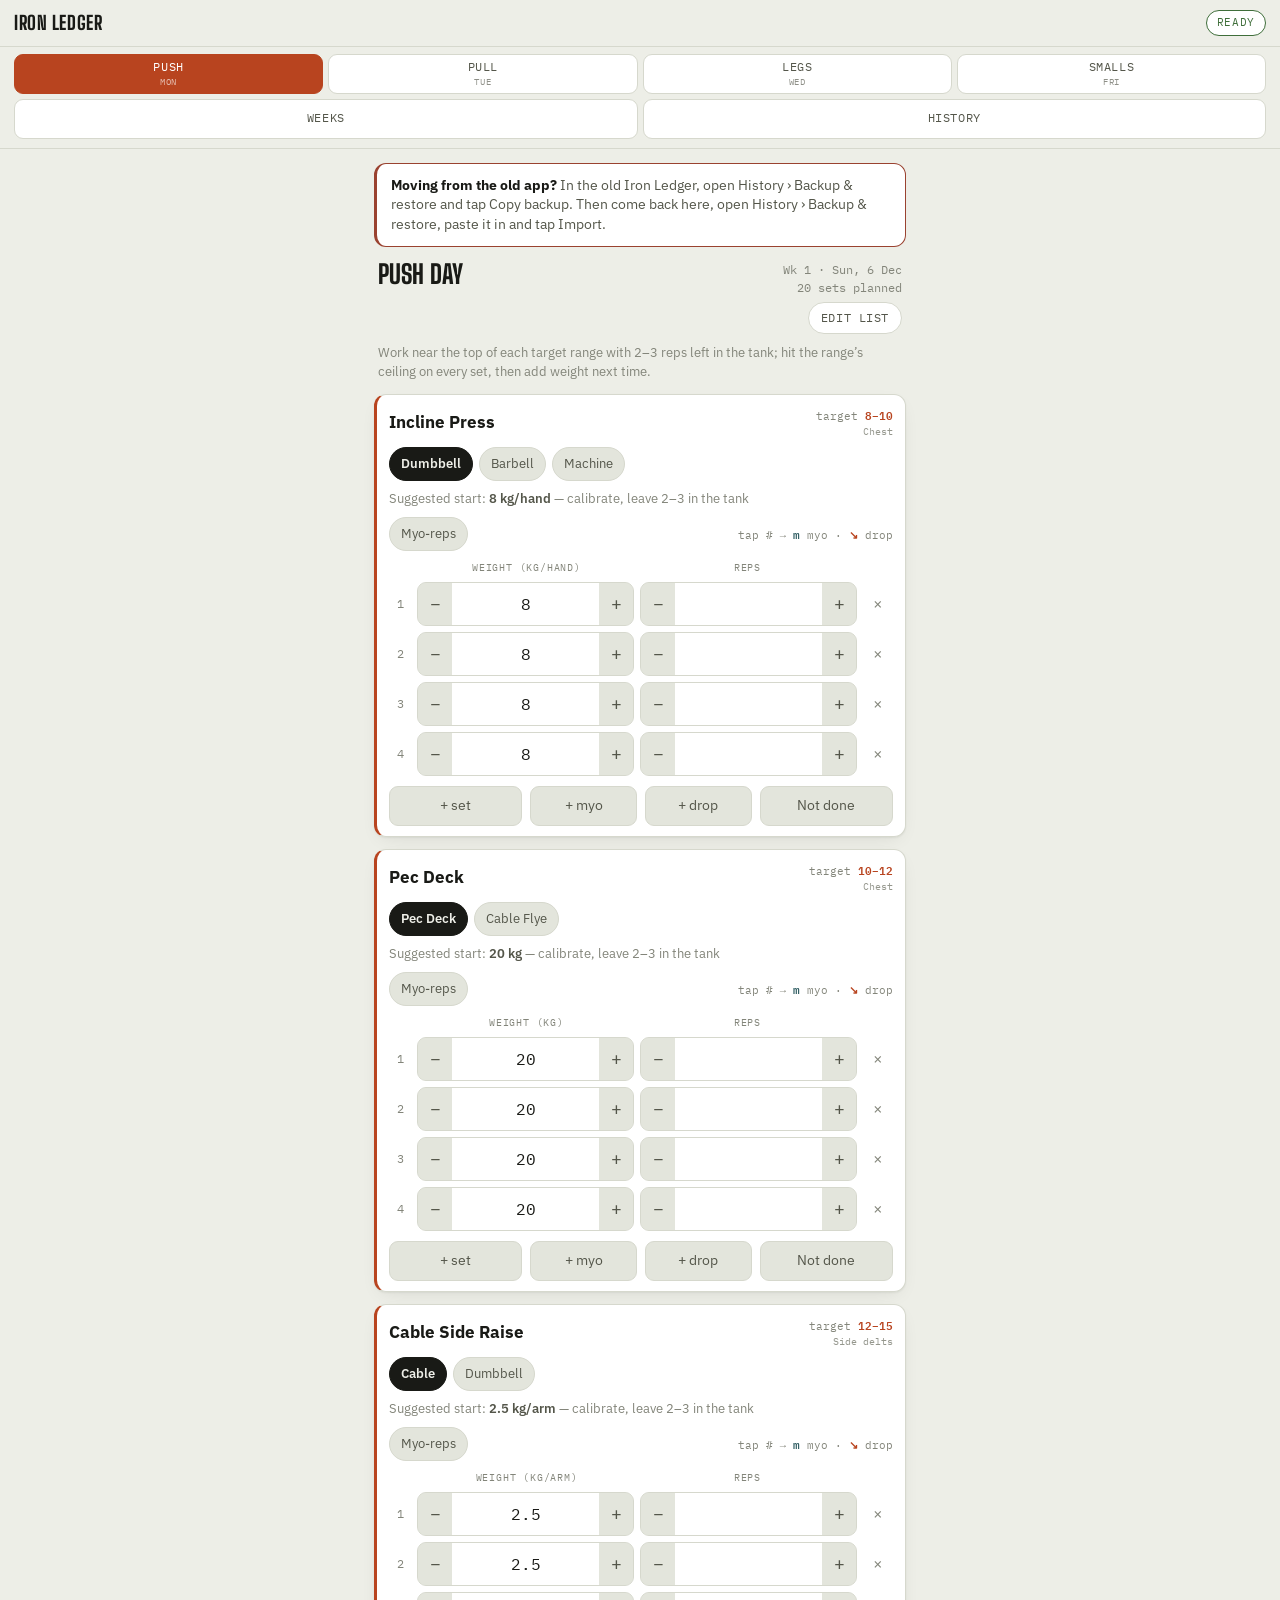
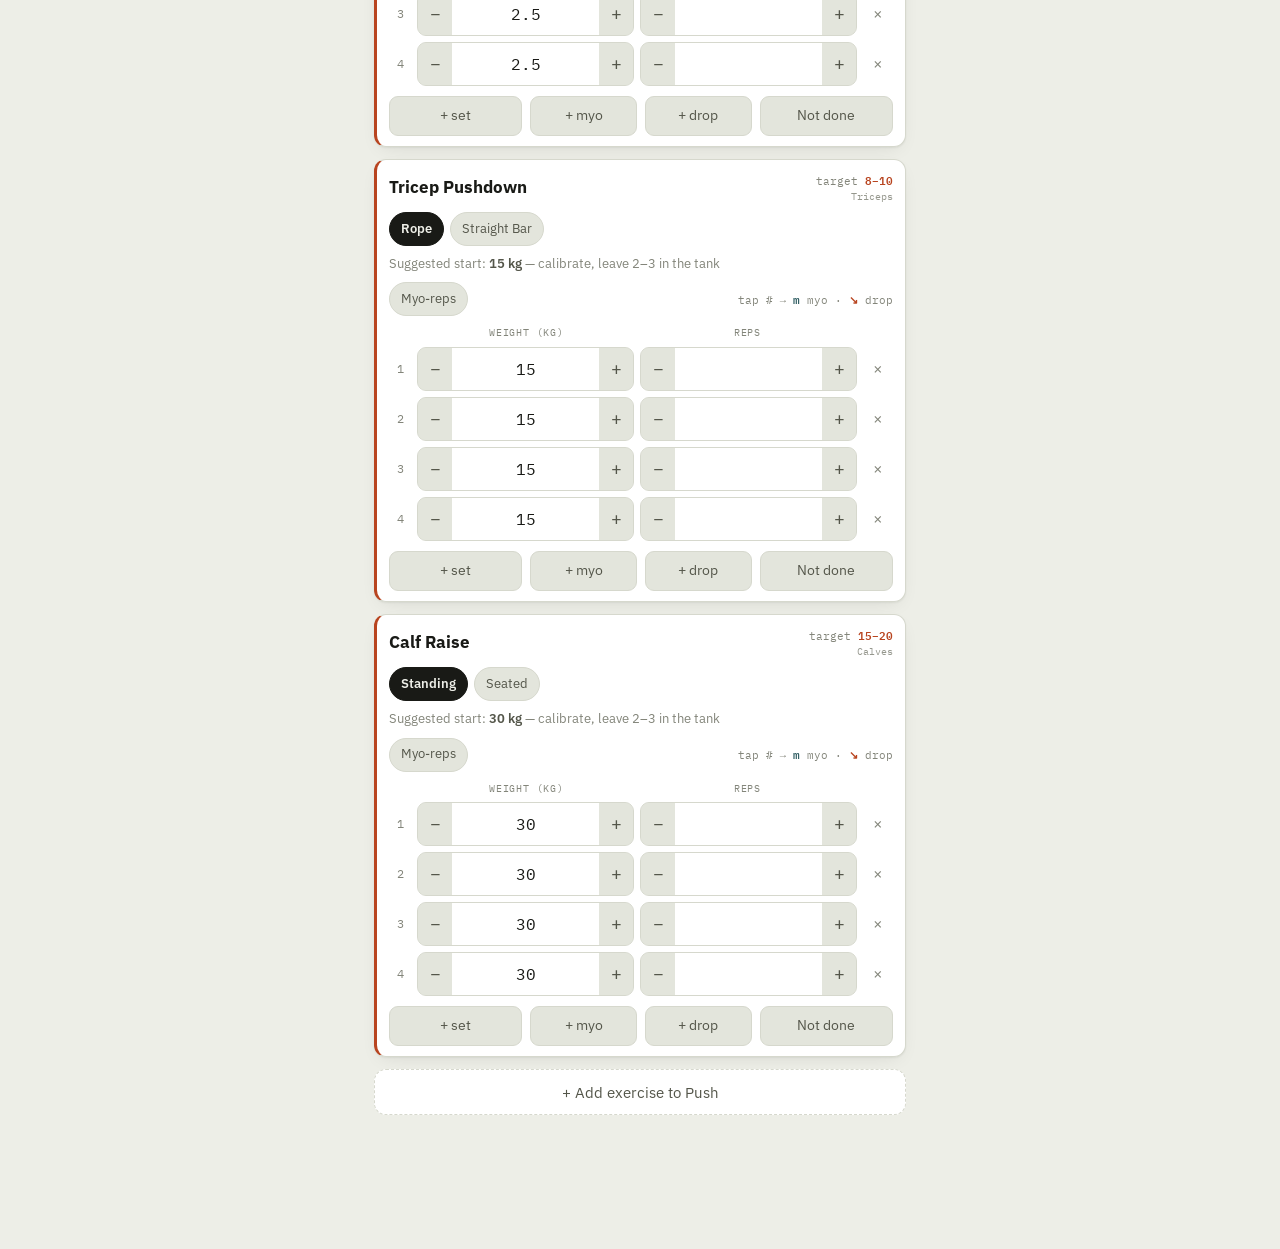
==== commit 2404de8c: "Add myo-rep mode, drop sets and set-type switching Co-Authored-By: Claude Opus 5.5 <noreply@anthropi" ====
--- a/index.html
+++ b/index.html
@@ -157,8 +157,20 @@
   .grp input { width: 100%; min-width: 0; border: none; text-align: center; background: var(--surface);
     font-family: "IBM Plex Mono", monospace; font-size: 16px; color: var(--ink); padding: 0 2px; }
   .rmset { color: var(--ink-faint); font-size: 16px; min-height: 42px; }
+  .sn { border: none; background: none; padding: 0; min-height: 42px; width: 22px; cursor: pointer; }
+  .set.k-m, .set.k-d { margin-left: 10px; grid-template-columns: 22px 1fr 1fr 30px; }
+  .set.k-m .sn { color: var(--pull); font-weight: 600; }
+  .set.k-d .sn { color: var(--accent); font-weight: 600; }
+  .set.k-m .grp { border-color: color-mix(in srgb, var(--pull) 45%, var(--line)); }
+  .set.k-d .grp { border-color: color-mix(in srgb, var(--accent) 45%, var(--line)); }
+  .myochip { margin-left: auto; }
+  .modebar { display: flex; align-items: center; gap: 8px; margin-top: 10px; }
+  .modebar .lbl { font-family: "IBM Plex Mono", monospace; font-size: 10px; letter-spacing: .08em; text-transform: uppercase; color: var(--ink-faint); }
+  .modebar .key { margin-left: auto; font-family: "IBM Plex Mono", monospace; font-size: 10.5px; color: var(--ink-faint); }
+  .modebar .key b { color: var(--pull); } .modebar .key i { color: var(--accent); font-style: normal; font-weight: 600; }
 
   .cfoot { display: flex; gap: 8px; margin-top: 10px; }
+  .addset.kind { flex: .8; }
   .addset, .skipbtn { flex: 1; min-height: 40px; border-radius: 9px; border: 1px solid var(--line); font-size: 13.5px; color: var(--ink-soft); background: var(--surface-alt); }
   .skipbtn.on { background: var(--bad); border-color: var(--bad); color: var(--accent-ink); }
 
@@ -599,7 +611,7 @@
 }
 function topW(sets){
   let m = null;
-  sets.forEach(function(s){ if (s.r != null && s.w != null && (m===null || s.w > m)) m = s.w; });
+  sets.forEach(function(s){ if (s.k !== 'd' && s.r != null && s.w != null && (m===null || s.w > m)) m = s.w; });
   return m;
 }
 
@@ -620,7 +632,7 @@
     for (const k in s.ex){
       const e = s.ex[k];
       if (e.skip) continue;
-      const n = (e.sets||[]).filter(function(x){ return x.r != null; }).length;
+      const n = (e.sets||[]).reduce(function(a, x){ return x.r == null ? a : a + setWeight(x); }, 0);
       if (!n) continue;
       const it = itemByKey(k);
       const m = it ? it.m : 'Other';
@@ -629,6 +641,10 @@
   }
   return out;
 }
+
+/* Myo mini-sets count as about 2/3 of a set and drop sets about 1/2 */
+function setWeight(s){ return s.k === 'm' ? 2/3 : s.k === 'd' ? 0.5 : 1; }
+function fmtN(n){ return String(Math.round(n * 10) / 10); }
 
 /* ---------- Format ---------- */
 function esc(x){ return String(x).replace(/&/g,'&amp;').replace(/</g,'&lt;').replace(/>/g,'&gt;').replace(/"/g,'&quot;'); }
@@ -638,8 +654,19 @@
   return String(w);
 }
 function fmtSets(sets, variant){
-  return sets.filter(function(s){ return s.r != null; })
-    .map(function(s){ return fmtW(s.w, variant) + '×' + s.r; }).join(' · ');
+  const done = sets.filter(function(s){ return s.r != null; });
+  let out = '';
+  done.forEach(function(s, i){
+    const prev = done[i-1];
+    if (s.k === 'm'){
+      out += (i ? ' + ' : '') + 'm' + (prev && prev.w === s.w ? '' : fmtW(s.w, variant) + '×') + s.r;
+    } else if (s.k === 'd'){
+      out += (i ? ' ↘ ' : '↘ ') + fmtW(s.w, variant) + '×' + s.r;
+    } else {
+      out += (i ? ' · ' : '') + fmtW(s.w, variant) + '×' + s.r;
+    }
+  });
+  return out;
 }
 
 /* ---------- Cards ---------- */
@@ -656,10 +683,16 @@
 }
 function prefillRows(item, variant){
   const prev = prevEntry(item.k, todayKey(), variant.id);
-  if (prev) return prev.sets.map(function(s){ return { w:s.w, r:null }; });
+  if (prev) return prev.sets.map(function(s){ return s.k ? { w:s.w, r:null, k:s.k } : { w:s.w, r:null }; });
   const rows = [];
   for (let i=0;i<item.s;i++) rows.push({ w: variant.w, r:null });
   return rows;
+}
+function isMyo(st){ return (st.sets||[]).some(function(s){ return s.k === 'm'; }); }
+function dropW(w){
+  if (w == null || w <= 0) return w;
+  const step = w >= 10 ? 2.5 : 1.25;
+  return Math.max(step, Math.round((w * 0.75) / step) * step);
 }
 function ensureEx(day, item){
   const sess = curSession(day);
@@ -669,11 +702,21 @@
   }
   return sess.ex[item.k];
 }
-function setRowHTML(row, i, total){
+function setLabel(sets, i){
+  const s = sets[i];
+  if (s.k === 'm') return 'm';
+  if (s.k === 'd') return '↘';
+  let n = 0;
+  for (let j=0;j<=i;j++) if (!sets[j].k) n++;
+  return String(n);
+}
+function setRowHTML(row, i, total, sets){
   const wv = row.w == null ? '' : row.w;
   const rv = row.r == null ? '' : row.r;
-  return '<div class="set" data-i="'+i+'">'
-    + '<span class="sn">'+(i+1)+'</span>'
+  const kind = row.k || '';
+  const nm = kind === 'm' ? 'myo mini-set' : kind === 'd' ? 'drop set' : 'normal set';
+  return '<div class="set'+(kind ? ' k-'+kind : '')+'" data-i="'+i+'" data-kind="'+kind+'">'
+    + '<button type="button" class="sn" data-act="cyclek" aria-label="'+nm+', tap to change type">'+setLabel(sets, i)+'</button>'
     + '<div class="grp"><button type="button" data-act="wdec" aria-label="less weight">−</button>'
     + '<input class="win" type="text" inputmode="decimal" autocomplete="off" value="'+wv+'">'
     + '<button type="button" data-act="winc" aria-label="more weight">+</button></div>'
@@ -717,8 +760,10 @@
   let body;
   if (!st.skip){
     body = chips + '<div class="hint">'+hint+'</div>'
+      + '<div class="modebar"><button type="button" class="vchip'+(isMyo(st)?' on':'')+'" data-act="myomode">Myo-reps</button>'
+      + '<span class="key">tap # → <b>m</b> myo · <i>↘</i> drop</span></div>'
       + '<div class="sethead"><span></span><span>weight ('+esc(variant.u)+')</span><span>reps</span><span></span></div>'
-      + st.sets.map(function(r,i){ return setRowHTML(r, i, st.sets.length); }).join('');
+      + st.sets.map(function(r,i){ return setRowHTML(r, i, st.sets.length, st.sets); }).join('');
   } else {
     body = '<div class="hint">Marked not done for today — tap below to undo.</div>';
   }
@@ -728,7 +773,9 @@
     + '<span class="target">target <b>'+esc(target)+'</b><span class="mg">'+esc(item.m)+'</span></span></div>'
     + body
     + '<div class="cfoot">'
-    + (st.skip ? '' : '<button type="button" class="addset" data-act="addset">+ set</button>')
+    + (st.skip ? '' : '<button type="button" class="addset" data-act="addset">+ set</button>'
+        + '<button type="button" class="addset kind" data-act="addmyo">+ myo</button>'
+        + '<button type="button" class="addset kind" data-act="adddrop">+ drop</button>')
     + '<button type="button" class="skipbtn'+(st.skip?' on':'')+'" data-act="skip">'+(st.skip?'Not done ✓':'Not done')+'</button>'
     + '</div></div>';
 }
@@ -802,7 +849,7 @@
   let totalDone = 0, totalPlan = 0;
   muscles.forEach(function(m){ totalDone += (logged[m]||0); totalPlan += (planned[m]||0); });
 
-  html += '<div class="volblock"><div class="volhead"><span>Sets by muscle group</span><span>'+totalDone+' / '+totalPlan+'</span></div>';
+  html += '<div class="volblock"><div class="volhead"><span>Sets by muscle group</span><span>'+fmtN(totalDone)+' / '+totalPlan+'</span></div>';
   if (!muscles.length){
     html += '<p class="vnone">Nothing planned or logged yet.</p>';
   } else {
@@ -810,11 +857,11 @@
       const done = logged[m] || 0, plan = planned[m] || 0;
       const pct = plan ? Math.min(100, Math.round(done/plan*100)) : (done ? 100 : 0);
       html += '<div class="vrowm"><div class="vtop"><span class="mn">'+esc(m)+'</span>'
-        + '<span class="vn">'+done+' <i>/ '+plan+'</i></span></div>'
+        + '<span class="vn">'+fmtN(done)+' <i>/ '+plan+'</i></span></div>'
         + '<div class="bar"><i class="'+(plan && done>=plan ? 'full' : '')+'" style="width:'+pct+'%"></i></div></div>';
     });
   }
-  html += '</div>';
+  html += '<p class="note">Myo mini-sets count as ⅔ of a set, drop sets as ½.</p></div>';
 
   const wkEnd = shiftWeek(wk, 1);
   const sessions = allSessionsSorted().filter(function(s){ return s.date >= wk && s.date < wkEnd; })
@@ -899,7 +946,7 @@
     + '<div class="bkrow"><button type="button" data-act="bkimport">Import (replaces everything)</button><label class="bkfile">Load backup file<input type="file" id="bkfilein" accept=".json,.txt,application/json,text/plain" hidden></label></div>'
     + '</details>'
     + '<details class="panel"><summary>Where your data is stored</summary>' + diagHTML()
-    + '<p class="note">Your log is stored on this phone only, inside the Home Screen app, and works with no signal. It does not sync to other devices. Every so often, use Save backup file above and keep the file in Files or iCloud Drive. If you delete the Home Screen icon, the log goes with it.</p><p class="note">App version 2026.11.16-1</p>'
+    + '<p class="note">Your log is stored on this phone only, inside the Home Screen app, and works with no signal. It does not sync to other devices. Every so often, use Save backup file above and keep the file in Files or iCloud Drive. If you delete the Home Screen icon, the log goes with it.</p><p class="note">App version 2026.11.16-2</p>'
     + '</details>';
   document.getElementById('view').innerHTML = html;
   const out = document.getElementById('bkout');
@@ -956,7 +1003,9 @@
   if (!st.skip){
     const sets = [];
     cardEl.querySelectorAll('.set').forEach(function(row){
-      sets.push({ w: parseW(row.querySelector('.win').value), r: parseR(row.querySelector('.rin').value) });
+      const o = { w: parseW(row.querySelector('.win').value), r: parseR(row.querySelector('.rin').value) };
+      if (row.dataset.kind) o.k = row.dataset.kind;
+      sets.push(o);
     });
     st.sets = sets;
   }
@@ -1212,11 +1261,37 @@
     curSession(day).u = Date.now(); dirty = true; persistLocal();
     renderDay(day); refreshPill(); return;
   }
-  if (act === 'addset'){
+  if (act === 'addset' || act === 'addmyo' || act === 'adddrop'){
     commitCard(card);
     const last = st.sets[st.sets.length-1];
-    st.sets.push({ w: last ? last.w : findVar(item, st.v).w, r: null });
-    renderDay(day); return;
+    const w = last ? last.w : findVar(item, st.v).w;
+    if (act === 'addset') st.sets.push({ w: w, r: null });
+    if (act === 'addmyo') st.sets.push({ w: w, r: null, k: 'm' });
+    if (act === 'adddrop') st.sets.push({ w: dropW(w), r: null, k: 'd' });
+    curSession(day).u = Date.now(); dirty = true; persistLocal();
+    renderDay(day); refreshPill(); return;
+  }
+  if (act === 'cyclek'){
+    commitCard(card);
+    const i = parseInt(btn.closest('.set').dataset.i, 10);
+    const s = st.sets[i];
+    const next = !s.k ? 'm' : s.k === 'm' ? 'd' : '';
+    if (next) s.k = next; else delete s.k;
+    if (next === 'd' && !s.r && i > 0 && s.w === st.sets[i-1].w) s.w = dropW(s.w);
+    curSession(day).u = Date.now(); dirty = true; persistLocal();
+    renderDay(day); refreshPill(); return;
+  }
+  if (act === 'myomode'){
+    commitCard(card);
+    if (isMyo(st)){
+      st.sets.forEach(function(s){ if (s.k === 'm') delete s.k; });
+    } else {
+      /* first set stays the starter; the remaining planned sets become mini-sets */
+      st.sets.forEach(function(s, i){ if (i > 0 && !s.k && s.r == null) s.k = 'm'; });
+      if (st.sets.length < 2) st.sets.push({ w: st.sets[0] ? st.sets[0].w : findVar(item, st.v).w, r: null, k: 'm' });
+    }
+    curSession(day).u = Date.now(); dirty = true; persistLocal();
+    renderDay(day); refreshPill(); return;
   }
   if (act === 'rmset'){
     commitCard(card);
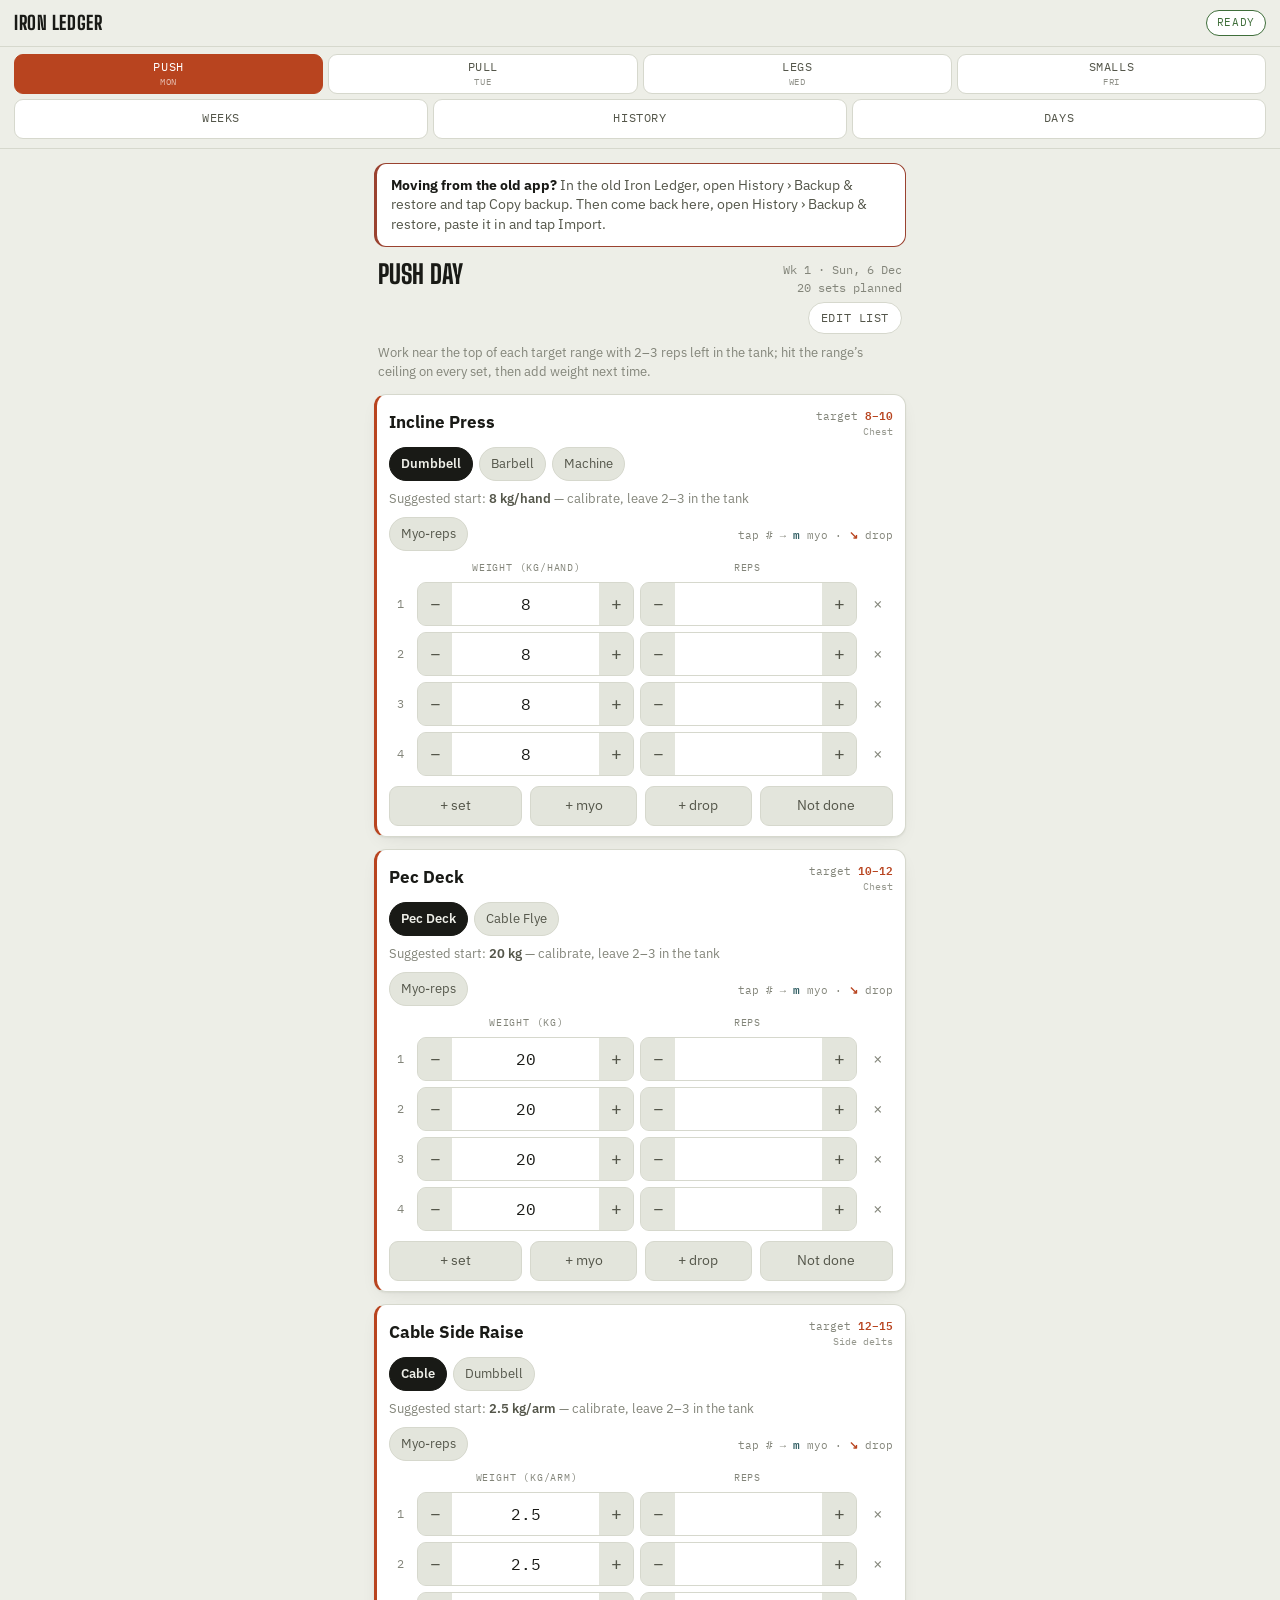
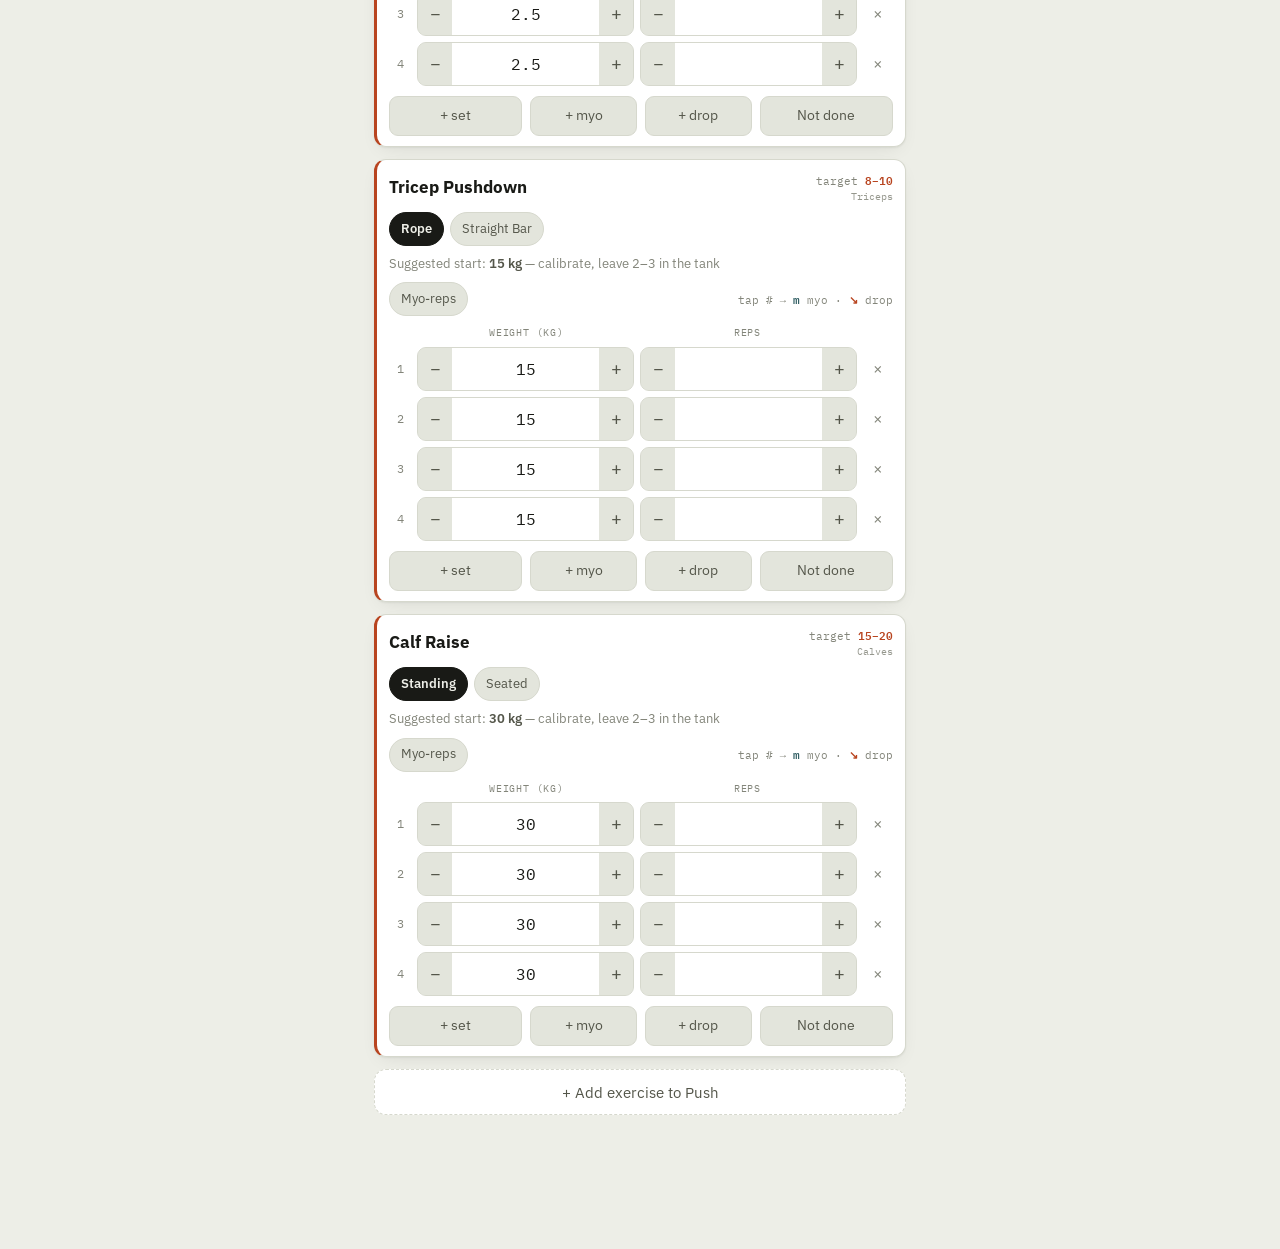
==== commit 99d0bf15: "Editable workout days: rename, weekday, reorder, add, delete/restore Co-Authored-By: Claude Opus 5.5" ====
--- a/index.html
+++ b/index.html
@@ -88,11 +88,8 @@
     flex: 1; min-height: 40px; border-radius: 9px; border: 1px solid var(--line); background: var(--surface);
     font-family: "IBM Plex Mono", monospace; font-size: 11.5px; letter-spacing: .05em; text-transform: uppercase; color: var(--ink-soft);
   }
-  nav.tabs button[data-tab="push"].on   { background: var(--push);   border-color: var(--push);   color: var(--accent-ink); }
-  nav.tabs button[data-tab="pull"].on   { background: var(--pull);   border-color: var(--pull);   color: var(--accent-ink); }
-  nav.tabs button[data-tab="legs"].on   { background: var(--legs);   border-color: var(--legs);   color: var(--accent-ink); }
-  nav.tabs button[data-tab="smalls"].on { background: var(--smalls); border-color: var(--smalls); color: var(--accent-ink); }
-  nav.tabs button[data-tab="weeks"].on, nav.tabs button[data-tab="hist"].on { background: var(--ink); border-color: var(--ink); color: var(--bg); }
+  nav.tabs button.dt.on { background: var(--hue); border-color: var(--hue); color: var(--accent-ink); }
+  nav.tabs button[data-tab="weeks"].on, nav.tabs button[data-tab="hist"].on, nav.tabs button[data-tab="days"].on { background: var(--ink); border-color: var(--ink); color: var(--bg); }
   .tabrow .wd { display: block; font-size: 9px; opacity: .65; letter-spacing: .08em; }
 
   main { max-width: 560px; margin: 0 auto; padding: 14px 14px 30px; }
@@ -116,10 +113,22 @@
 
   .card { background: var(--surface); border: 1px solid var(--line); border-left: 3px solid var(--line);
     border-radius: 12px; padding: 12px 12px 10px; margin: 0 0 12px; box-shadow: var(--shadow); }
-  .card[data-hue="push"] { border-left-color: var(--push); }
-  .card[data-hue="pull"] { border-left-color: var(--pull); }
-  .card[data-hue="legs"] { border-left-color: var(--legs); }
-  .card[data-hue="smalls"] { border-left-color: var(--smalls); }
+  .card[data-hue] { border-left-color: var(--hue, var(--line)); }
+  .daylist .drow { display: grid; grid-template-columns: 14px 1fr 92px auto; gap: 8px; align-items: center;
+    background: var(--surface); border: 1px solid var(--line); border-left: 3px solid var(--hue); border-radius: 12px; padding: 10px; margin-bottom: 8px; }
+  .drow .sw { width: 14px; height: 14px; border-radius: 50%; background: var(--hue); border: none; padding: 0; }
+  .drow input, .drow select, .newday input, .newday select { min-height: 40px; border: 1px solid var(--line); border-radius: 9px; background: var(--surface-alt);
+    font: inherit; font-size: 15px; color: var(--ink); padding: 0 10px; min-width: 0; width: 100%; }
+  .drow .acts { display: flex; gap: 4px; }
+  .drow .acts button, .newday button, .gonelist button { min-height: 40px; min-width: 36px; padding: 0 8px; border-radius: 9px; border: 1px solid var(--line); background: var(--surface-alt); color: var(--ink-soft); font-size: 14px; }
+  .drow .acts button.del { color: var(--bad); }
+  .drow .acts button.del.arm { background: var(--bad); color: var(--accent-ink); border-color: var(--bad); }
+  .drow .meta { grid-column: 2 / -1; font-size: 12px; color: var(--ink-faint); }
+  .newday { display: grid; grid-template-columns: 1fr 92px auto; gap: 8px; margin: 14px 0 6px; }
+  .newday button { background: var(--ink); color: var(--bg); border-color: var(--ink); padding: 0 14px; }
+  .gonelist { margin-top: 18px; }
+  .gonelist .grow { display: flex; align-items: center; justify-content: space-between; padding: 8px 4px; border-top: 1px dashed var(--line); font-size: 14px; color: var(--ink-soft); }
+  .dhead { font-family: "Big Shoulders Display", sans-serif; text-transform: uppercase; font-weight: 800; font-size: 26px; line-height: 1; padding: 2px 4px 10px; }
   .card.skipped { opacity: .55; border-left-style: dashed; }
 
   .editbar { display: flex; align-items: center; gap: 6px; padding-bottom: 9px; margin-bottom: 8px; border-bottom: 1px dashed var(--line); }
@@ -275,15 +284,11 @@
 </header>
 
 <nav class="tabs" id="tabs">
-  <div class="tabrow">
-    <button data-tab="push">Push<span class="wd">Mon</span></button>
-    <button data-tab="pull">Pull<span class="wd">Tue</span></button>
-    <button data-tab="legs">Legs<span class="wd">Wed</span></button>
-    <button data-tab="smalls">Smalls<span class="wd">Fri</span></button>
-  </div>
+  <div id="daytabs"></div>
   <div class="tabrow">
     <button data-tab="weeks">Weeks</button>
     <button data-tab="hist">History</button>
+    <button data-tab="days">Days</button>
   </div>
 </nav>
 
@@ -359,8 +364,38 @@
       { id:'bw', n:'Bodyweight', w:0, u:'kg added', bw:true }, { id:'plate', n:'Holding Plate', w:5, u:'kg added', bw:true } ] },
   ]},
 };
-const DAYS = ['push','pull','legs','smalls'];
-const WEEKDAY_TAB = { 1:'push', 2:'pull', 3:'legs', 5:'smalls' };
+const BUILTIN = ['push','pull','legs','smalls'];
+const HUES = ['#B8441F','#2F5D62','#7A6323','#5A4A72','#3F6E3A','#8A3B5C','#2E4A7A','#6B5B3E'];
+const WDN = ['Sun','Mon','Tue','Wed','Thu','Fri','Sat'];
+let DAYS = BUILTIN.slice();      // active days, in tab order
+function defaultDays(){
+  return [ { id:'push', label:'Push', wd:1, c:0 }, { id:'pull', label:'Pull', wd:2, c:1 },
+           { id:'legs', label:'Legs', wd:3, c:2 }, { id:'smalls', label:'Smalls', wd:5, c:3 } ];
+}
+function dayObj(id){
+  const ds = (state && state.days) || [];
+  for (let i=0;i<ds.length;i++) if (ds[i].id === id) return ds[i];
+  return null;
+}
+function dayLabel(id){ const d = dayObj(id); return d ? d.label : (id ? id.charAt(0).toUpperCase() + id.slice(1) : 'Day'); }
+function dayHue(id){ const d = dayObj(id); return HUES[(d ? d.c : 0) % HUES.length]; }
+function syncDays(){
+  DAYS = state.days.filter(function(d){ return !d.gone; }).map(function(d){ return d.id; });
+}
+function renderTabs(){
+  const box = document.getElementById('daytabs');
+  if (!box) return;
+  let html = '';
+  for (let i=0;i<DAYS.length;i+=4){
+    html += '<div class="tabrow">' + DAYS.slice(i, i+4).map(function(id){
+      const d = dayObj(id);
+      return '<button class="dt" data-tab="'+esc(id)+'" style="--hue:'+dayHue(id)+'">'+esc(d.label)
+        + '<span class="wd">'+(d.wd == null ? '&nbsp;' : WDN[d.wd])+'</span></button>';
+    }).join('') + '</div>';
+  }
+  box.innerHTML = html;
+  if (html) box.lastElementChild.style.marginBottom = '5px';
+}
 
 /* ---------- State ---------- */
 const LSKEY = 'ironledger.v1';
@@ -382,7 +417,7 @@
 
 function blankState(){
   return { v:3, savedAt:0, metaU:0, sessions:{}, custom:[], hidden:[], purged:[], dayOf:{},
-           order:{push:[],pull:[],legs:[],smalls:[]} };
+           order:{push:[],pull:[],legs:[],smalls:[]}, days: defaultDays() };
 }
 function normalize(s){
   if (!s || typeof s !== 'object') return blankState();
@@ -390,12 +425,12 @@
   // migrate v2 (per-day custom/hidden objects) -> v3 (flat arrays)
   if (s.custom && !Array.isArray(s.custom)){
     const flat = [];
-    DAYS.forEach(function(d){ (s.custom[d] || []).forEach(function(it){ it.nday = d; flat.push(it); }); });
+    BUILTIN.forEach(function(d){ (s.custom[d] || []).forEach(function(it){ it.nday = d; flat.push(it); }); });
     s.custom = flat;
   }
   if (s.hidden && !Array.isArray(s.hidden)){
     const flat = [];
-    DAYS.forEach(function(d){ (s.hidden[d] || []).forEach(function(k){ flat.push(k); }); });
+    BUILTIN.forEach(function(d){ (s.hidden[d] || []).forEach(function(k){ flat.push(k); }); });
     s.hidden = flat;
   }
   if (!Array.isArray(s.custom)) s.custom = [];
@@ -403,10 +438,18 @@
   if (!Array.isArray(s.purged)) s.purged = [];
   if (!s.dayOf || typeof s.dayOf !== 'object') s.dayOf = {};
   if (!s.order || typeof s.order !== 'object') s.order = {};
-  DAYS.forEach(function(d){ if (!Array.isArray(s.order[d])) s.order[d] = []; });
+  if (!Array.isArray(s.days) || !s.days.length) s.days = defaultDays();
+  s.days = s.days.filter(function(d){ return d && typeof d.id === 'string' && d.id; });
+  s.days.forEach(function(d, i){
+    if (typeof d.label !== 'string' || !d.label.trim()) d.label = 'Day ' + (i+1);
+    if (!(typeof d.wd === 'number' && d.wd >= 0 && d.wd <= 6)) d.wd = null;
+    if (typeof d.c !== 'number') d.c = i % HUES.length;
+  });
+  const dayIds = s.days.map(function(d){ return d.id; });
+  dayIds.forEach(function(d){ if (!Array.isArray(s.order[d])) s.order[d] = []; });
   s.custom.forEach(function(it){
     if (!it.m) it.m = 'Other';
-    if (!it.nday || DAYS.indexOf(it.nday) < 0) it.nday = 'smalls';
+    if (!it.nday || dayIds.indexOf(it.nday) < 0) it.nday = dayIds[dayIds.length-1];
   });
   if (typeof s.metaU !== 'number') s.metaU = 0;
   if (typeof s.savedAt !== 'number') s.savedAt = 0;
@@ -454,8 +497,9 @@
 }
 function initialTab(){
   try { const t = sessionStorage.getItem(TABKEY); if (t) return t; } catch(e){}
-  const byDay = WEEKDAY_TAB[new Date().getDay()];
-  if (byDay) return byDay;
+  const today = new Date().getDay();
+  const byDay = state.days.filter(function(d){ return !d.gone && d.wd === today; })[0];
+  if (byDay) return byDay.id;
   try { const t = localStorage.getItem(TABKEY); if (t) return t; } catch(e){}
   return 'push';
 }
@@ -475,7 +519,7 @@
   }
   if ((O.metaU || 0) > (base.metaU || 0)){
     base.custom = O.custom; base.hidden = O.hidden; base.purged = O.purged;
-    base.dayOf = O.dayOf; base.order = O.order; base.metaU = O.metaU;
+    base.dayOf = O.dayOf; base.order = O.order; base.days = O.days; base.metaU = O.metaU;
   }
   if ((O.savedAt || 0) > (base.savedAt || 0)) base.savedAt = O.savedAt;
   return base;
@@ -501,19 +545,19 @@
 /* ---------- Item lookup ---------- */
 function everyItem(){
   const out = [];
-  DAYS.forEach(function(d){ PROGRAM[d].items.forEach(function(it){ out.push(it); }); });
+  BUILTIN.forEach(function(d){ PROGRAM[d].items.forEach(function(it){ out.push(it); }); });
   state.custom.forEach(function(it){ out.push(it); });
   return out;
 }
 function nativeDay(k){
-  for (let i=0;i<DAYS.length;i++){
-    const items = PROGRAM[DAYS[i]].items;
-    for (let j=0;j<items.length;j++) if (items[j].k === k) return DAYS[i];
+  for (let i=0;i<BUILTIN.length;i++){
+    const items = PROGRAM[BUILTIN[i]].items;
+    for (let j=0;j<items.length;j++) if (items[j].k === k) return BUILTIN[i];
   }
   for (let i=0;i<state.custom.length;i++) if (state.custom[i].k === k) return state.custom[i].nday;
   return 'smalls';
 }
-function dayFor(k){ const d = state.dayOf[k]; return (d && DAYS.indexOf(d) >= 0) ? d : nativeDay(k); }
+function dayFor(k){ const d = state.dayOf[k]; return (d && dayObj(d)) ? d : nativeDay(k); }
 function itemByKey(k){
   const all = everyItem();
   for (let i=0;i<all.length;i++) if (all[i].k === k) return all[i];
@@ -747,7 +791,7 @@
       + '<button type="button" class="rmex" data-act="rmex">Remove</button></div>'
       + '<div class="moverow"><span class="lbl">Day</span>'
       + DAYS.map(function(d){
-          return '<button type="button" class="movechip'+(d===day?' on':'')+'" data-act="moveday" data-md="'+d+'">'+PROGRAM[d].label+'</button>';
+          return '<button type="button" class="movechip'+(d===day?' on':'')+'" data-act="moveday" data-md="'+d+'">'+esc(dayLabel(d))+'</button>';
         }).join('')
       + '</div>';
   }
@@ -767,7 +811,7 @@
   } else {
     body = '<div class="hint">Marked not done for today — tap below to undo.</div>';
   }
-  return '<div class="card'+(st.skip?' skipped':'')+'" data-hue="'+day+'" data-k="'+esc(item.k)+'">'
+  return '<div class="card'+(st.skip?' skipped':'')+'" data-hue="'+esc(day)+'" style="--hue:'+dayHue(day)+'" data-k="'+esc(item.k)+'">'
     + head
     + '<div class="chead"><span class="cname">'+esc(item.n)+'</span>'
     + '<span class="target">target <b>'+esc(target)+'</b><span class="mg">'+esc(item.m)+'</span></span></div>'
@@ -782,7 +826,7 @@
 function addFormHTML(day){
   const defT = day === 'legs' ? '12–15' : '8–10';
   return '<div class="addform" id="addform">'
-    + '<h4>New exercise · '+PROGRAM[day].label+'</h4>'
+    + '<h4>New exercise · '+esc(dayLabel(day))+'</h4>'
     + '<div class="fld"><label for="nf_n">Exercise name</label><input id="nf_n" type="text" autocomplete="off" placeholder="e.g. Machine Chest Press"></div>'
     + '<div class="fld"><label for="nf_m">Muscle group (for weekly totals)</label><select id="nf_m">'
       + MUSCLES.map(function(m){ return '<option value="'+esc(m)+'">'+esc(m)+'</option>'; }).join('')
@@ -804,7 +848,7 @@
 function removedHTML(day){
   const list = hiddenItems(day);
   if (!list.length) return '';
-  return '<div class="removed"><div class="rmhead">Removed from '+PROGRAM[day].label+'</div>'
+  return '<div class="removed"><div class="rmhead">Removed from '+esc(dayLabel(day))+'</div>'
     + list.map(function(it){
         return '<div class="rmrow"><span>'+esc(it.n)+'</span>'
           + '<button type="button" data-act="restore" data-rk="'+esc(it.k)+'">Restore</button>'
@@ -814,7 +858,7 @@
 function renderDay(day){
   const items = dayItems(day);
   const planned = items.reduce(function(a,it){ return a + (it.s||0); }, 0);
-  let html = '<div class="dayline"><span class="d">'+PROGRAM[day].label+' Day</span>'
+  let html = '<div class="dayline"><span class="d">'+esc(dayLabel(day))+' Day</span>'
     + '<span class="rt"><span class="wk mono">Wk '+weekNo(todayKey())+' · '+fmtDate(todayKey())+'</span>'
     + '<span class="wk mono">'+planned+' sets planned</span>'
     + '<button type="button" class="editbtn'+(editing?' on':'')+'" data-act="edittoggle">'+(editing?'Done':'Edit list')+'</button></span></div>';
@@ -824,7 +868,7 @@
   if (!items.length) html += '<p class="hnone">No exercises on this day yet — add one below.</p>';
   items.forEach(function(it, i){ html += cardHTML(day, it, i, items.length); });
   html += adding ? addFormHTML(day)
-                 : '<button type="button" class="addex" data-act="addopen">+ Add exercise to '+PROGRAM[day].label+'</button>';
+                 : '<button type="button" class="addex" data-act="addopen">+ Add exercise to '+esc(dayLabel(day))+'</button>';
   if (editing) html += removedHTML(day);
   document.getElementById('view').innerHTML = html;
   if (adding){ const el = document.getElementById('nf_n'); if (el) el.focus(); }
@@ -882,7 +926,7 @@
           rows += '<div class="hrow"><span class="hdate">'+esc(item.n)+'</span>'
             + '<span class="hsets">'+esc(fmtSets(logged2, variant))+'</span></div>';
         });
-      if (rows) html += '<div class="hblock"><h3>'+PROGRAM[sess.day].label+'<em>'+fmtDate(sess.date)+'</em></h3>'+rows+'</div>';
+      if (rows) html += '<div class="hblock"><h3>'+esc(dayLabel(sess.day))+'<em>'+fmtDate(sess.date)+'</em></h3>'+rows+'</div>';
     });
   }
   document.getElementById('view').innerHTML = html;
@@ -899,9 +943,13 @@
     + '</div>';
 }
 function historyHTML(){
-  const day = histDay;
-  let html = '<div class="hchips">' + DAYS.map(function(d){
-    return '<button type="button" data-act="hday" data-hd="'+d+'" class="'+(d===day?'on':'')+'">'+PROGRAM[d].label+'</button>';
+  let day = histDay;
+  const histDays = DAYS.concat(state.days.filter(function(d){
+    return d.gone && Object.keys(state.sessions).some(function(k){ return state.sessions[k].day === d.id && sessionHasContent(state.sessions[k]); });
+  }).map(function(d){ return d.id; }));
+  if (histDays.indexOf(day) < 0){ day = histDay = histDays[0] || day; }
+  let html = '<div class="hchips">' + histDays.map(function(d){
+    return '<button type="button" data-act="hday" data-hd="'+d+'" class="'+(d===day?'on':'')+'">'+esc(dayLabel(d))+'</button>';
   }).join('') + '</div>';
 
   const items = everyItem().filter(function(it){ return dayFor(it.k) === day && !isPurged(it.k); });
@@ -936,7 +984,7 @@
     });
     if (rows) any += '<div class="hblock"><h3>'+esc(item.n)+(isHidden(item.k)?'<em>removed</em>':'')+'</h3>'+rows+'</div>';
   });
-  html += any || '<p class="hnone">Nothing logged for '+PROGRAM[day].label+' yet — your first saved session lands here.</p>';
+  html += any || '<p class="hnone">Nothing logged for '+esc(dayLabel(day))+' yet — your first saved session lands here.</p>';
 
   html += '<details class="panel"><summary>Backup &amp; restore</summary>'
     + '<p class="note">Copy this somewhere safe (Notes, an email to yourself) — it is your whole log as text, and can be pasted back in below.</p>'
@@ -946,18 +994,60 @@
     + '<div class="bkrow"><button type="button" data-act="bkimport">Import (replaces everything)</button><label class="bkfile">Load backup file<input type="file" id="bkfilein" accept=".json,.txt,application/json,text/plain" hidden></label></div>'
     + '</details>'
     + '<details class="panel"><summary>Where your data is stored</summary>' + diagHTML()
-    + '<p class="note">Your log is stored on this phone only, inside the Home Screen app, and works with no signal. It does not sync to other devices. Every so often, use Save backup file above and keep the file in Files or iCloud Drive. If you delete the Home Screen icon, the log goes with it.</p><p class="note">App version 2026.11.16-2</p>'
+    + '<p class="note">Your log is stored on this phone only, inside the Home Screen app, and works with no signal. It does not sync to other devices. Every so often, use Save backup file above and keep the file in Files or iCloud Drive. If you delete the Home Screen icon, the log goes with it.</p><p class="note">App version 2026.11.16-4</p>'
     + '</details>';
   document.getElementById('view').innerHTML = html;
   const out = document.getElementById('bkout');
   if (out) out.value = JSON.stringify(state);
 }
 
+/* ---------- Day manager ---------- */
+function exCount(id){ return everyItem().filter(function(it){ return dayFor(it.k) === id && !isHidden(it.k) && !isPurged(it.k); }).length; }
+function wdSelect(cls, id, wd){
+  return '<select class="'+cls+'" data-id="'+esc(id)+'" aria-label="weekday"><option value="">No day</option>'
+    + WDN.map(function(n, i){ return '<option value="'+i+'"'+(wd === i ? ' selected' : '')+'>'+n+'</option>'; }).join('')
+    + '</select>';
+}
+function daysHTML(){
+  const live = state.days.filter(function(d){ return !d.gone; });
+  let html = '<div class="dhead">Workout days</div>'
+    + '<p class="rirnote">Rename a day, set which weekday it opens on, reorder, or add and delete days. Tap the dot to change its colour. '
+    + 'Deleting a day keeps its logged history and can be undone below. To keep an exercise, move it to another day first (Edit list › Day chips).</p>'
+    + '<div class="daylist">';
+  live.forEach(function(d, i){
+    const n = exCount(d.id);
+    html += '<div class="drow" style="--hue:'+dayHue(d.id)+'">'
+      + '<button type="button" class="sw" data-act="dcol" data-id="'+esc(d.id)+'" aria-label="change colour"></button>'
+      + '<input class="dname" data-id="'+esc(d.id)+'" type="text" value="'+esc(d.label)+'" maxlength="16" autocomplete="off">'
+      + wdSelect('dwd', d.id, d.wd)
+      + '<span class="acts">'
+      + '<button type="button" data-act="dup" data-id="'+esc(d.id)+'" aria-label="move up"'+(i===0?' disabled':'')+'>↑</button>'
+      + '<button type="button" data-act="ddown" data-id="'+esc(d.id)+'" aria-label="move down"'+(i===live.length-1?' disabled':'')+'>↓</button>'
+      + (live.length > 1 ? '<button type="button" class="del" data-act="ddel" data-id="'+esc(d.id)+'" aria-label="delete day">✕</button>' : '')
+      + '</span>'
+      + '<span class="meta">'+n+' exercise'+(n===1?'':'s')+'</span></div>';
+  });
+  html += '</div><div class="newday">'
+    + '<input id="nd_n" type="text" placeholder="New day name" maxlength="16" autocomplete="off">'
+    + wdSelect('', '', null).replace('<select class=""', '<select id="nd_wd"')
+    + '<button type="button" data-act="dadd">Add</button></div>';
+  const gone = state.days.filter(function(d){ return d.gone; });
+  if (gone.length){
+    html += '<div class="gonelist"><div class="rmhead">Deleted days</div>' + gone.map(function(d){
+      return '<div class="grow"><span>'+esc(d.label)+'</span><button type="button" data-act="drestore" data-id="'+esc(d.id)+'">Restore</button></div>';
+    }).join('') + '</div>';
+  }
+  document.getElementById('view').innerHTML = html;
+}
+function dayMetaChanged(){ markMeta(); syncDays(); renderTabs(); render(); doSave(true); }
+
 /* ---------- Shell ---------- */
 function render(){
+  if (DAYS.indexOf(tab) < 0 && tab !== 'hist' && tab !== 'weeks' && tab !== 'days') tab = DAYS[0] || 'days';
   document.querySelectorAll('#tabs button').forEach(function(b){ b.classList.toggle('on', b.dataset.tab === tab); });
   if (tab === 'hist') historyHTML();
   else if (tab === 'weeks') weeksHTML();
+  else if (tab === 'days') daysHTML();
   else renderDay(tab);
   refreshPill();
 }
@@ -968,7 +1058,7 @@
     pill.textContent = 'Unsaved'; pill.className = 'mono dirty';
     bar.classList.add('show');
     document.getElementById('savebtn').textContent =
-      'Save' + (DAYS.indexOf(tab) >= 0 ? ' · ' + PROGRAM[tab].label : ' changes');
+      'Save' + (DAYS.indexOf(tab) >= 0 ? ' · ' + dayLabel(tab) : ' changes');
   } else {
     bar.classList.remove('show');
     if (cloud === undefined){ pill.textContent = '…'; pill.className = 'mono'; }
@@ -1118,6 +1208,45 @@
   if (act === 'wprev'){ weekOffset--; weeksHTML(); return; }
   if (act === 'wnext'){ if (weekOffset < 0) weekOffset++; weeksHTML(); return; }
 
+  /* day manager */
+  if (act === 'dadd'){
+    const nm = document.getElementById('nd_n').value.trim();
+    if (!nm){ toast('Give the day a name'); document.getElementById('nd_n').focus(); return; }
+    const wv = document.getElementById('nd_wd').value;
+    const used = state.days.map(function(d){ return d.c; });
+    let c = 0; while (used.indexOf(c) >= 0 && c < HUES.length) c++;
+    const id = 'd' + Date.now().toString(36);
+    state.days.push({ id:id, label:nm, wd: wv === '' ? null : parseInt(wv, 10), c: c % HUES.length });
+    state.order[id] = [];
+    dayMetaChanged(); toast('Added ' + nm + ' — open it to add exercises'); return;
+  }
+  if (act === 'dup' || act === 'ddown'){
+    const live = state.days.filter(function(d){ return !d.gone; });
+    const i = live.findIndex(function(d){ return d.id === btn.dataset.id; });
+    const j = act === 'dup' ? i-1 : i+1;
+    if (i < 0 || j < 0 || j >= live.length) return;
+    const a = state.days.indexOf(live[i]), b = state.days.indexOf(live[j]);
+    const t = state.days[a]; state.days[a] = state.days[b]; state.days[b] = t;
+    dayMetaChanged(); return;
+  }
+  if (act === 'dcol'){
+    const d = dayObj(btn.dataset.id); if (!d) return;
+    d.c = (d.c + 1) % HUES.length; dayMetaChanged(); return;
+  }
+  if (act === 'ddel'){
+    if (!btn.dataset.arm){
+      btn.dataset.arm = '1'; btn.classList.add('arm'); btn.textContent = 'Delete?';
+      setTimeout(function(){ if (!btn.isConnected) return; delete btn.dataset.arm; btn.classList.remove('arm'); btn.textContent = '✕'; }, 2500);
+      return;
+    }
+    const d = dayObj(btn.dataset.id); if (!d) return;
+    d.gone = true; dayMetaChanged(); toast(d.label + ' deleted — restore it below if needed'); return;
+  }
+  if (act === 'drestore'){
+    const d = dayObj(btn.dataset.id); if (!d) return;
+    delete d.gone; dayMetaChanged(); toast(d.label + ' restored'); return;
+  }
+
   /* history */
   if (act === 'hday'){ histDay = btn.dataset.hd; historyHTML(); return; }
   if (act === 'bkcopy'){
@@ -1152,6 +1281,7 @@
       const parsed = JSON.parse(document.getElementById('bkin').value);
       if (!parsed || typeof parsed.sessions !== 'object') throw 0;
       state = normalize(parsed); state.savedAt = 0; dirty = true;
+      syncDays(); renderTabs();
       persistLocal(); render();
       toast('Imported — hit Save to store it');
     } catch(e){ toast('That doesn’t look like a valid backup'); }
@@ -1228,7 +1358,7 @@
     const base = (state.order[to] && state.order[to].length) ? state.order[to].slice() : dayItems(to).map(function(x){ return x.k; });
     state.order[to] = base.filter(function(x){ return x !== item.k; }).concat([item.k]);
     markMeta(); renderDay(day); refreshPill();
-    toast('“'+item.n+'” moved to '+PROGRAM[to].label);
+    toast('“'+item.n+'” moved to '+dayLabel(to));
     return;
   }
   if (act === 'rmex'){
@@ -1321,6 +1451,17 @@
 });
 
 document.getElementById('view').addEventListener('change', function(ev){
+  if (ev.target.classList.contains('dname') || ev.target.classList.contains('dwd')){
+    const d = dayObj(ev.target.dataset.id); if (!d) return;
+    if (ev.target.classList.contains('dname')){
+      const v = ev.target.value.trim();
+      if (!v){ ev.target.value = d.label; return; }
+      d.label = v;
+    } else d.wd = ev.target.value === '' ? null : parseInt(ev.target.value, 10);
+    markMeta(); syncDays(); renderTabs(); doSave(true);
+    document.querySelectorAll('#tabs button').forEach(function(b){ b.classList.toggle('on', b.dataset.tab === tab); });
+    return;
+  }
   if (ev.target.id !== 'bkfilein' || !ev.target.files || !ev.target.files[0]) return;
   const r = new FileReader();
   r.onload = function(){
@@ -1345,8 +1486,9 @@
   const localWrap = readLocal();
   state = mergeStates(seed || blankState(), localWrap && localWrap.state);
   dirty = computeDirty();
+  syncDays(); renderTabs();
   tab = initialTab();
-  if (DAYS.indexOf(tab) < 0 && tab !== 'hist' && tab !== 'weeks') tab = 'push';
+  if (DAYS.indexOf(tab) < 0 && tab !== 'hist' && tab !== 'weeks' && tab !== 'days') tab = DAYS[0] || 'days';
   rememberTab();
   render();
   artP.then(function(a){
